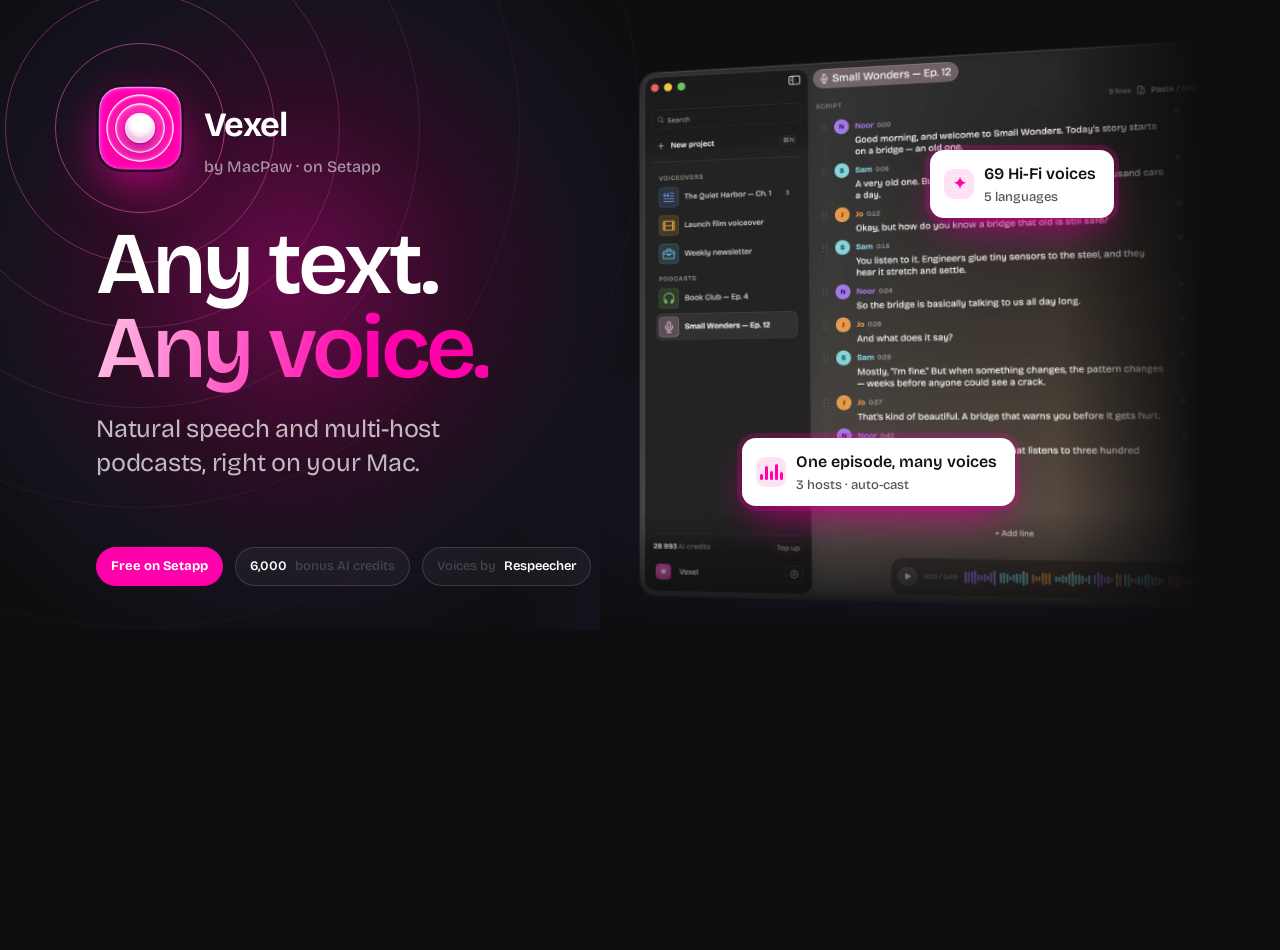
==== og-source.html @ e18c50c0 "feat: new Open Graph image (pulse rings, tilted app window, free on Setapp) Source is og-source.html" ====
<!doctype html>
<html><head><meta charset="utf-8">
<link rel="stylesheet" href="assets/styles.css">
<style>
  html, body { margin: 0; width: 1200px; height: 630px; overflow: hidden; background: #0E0E10; }
  body { position: relative; font-family: "Bricolage", sans-serif; color: #fff; }
  /* pulse rings radiating from the icon */
  .rings { position: absolute; left: 140px; top: 128px; width: 0; height: 0; }
  .rings i { position: absolute; border-radius: 50%; border: 1.5px solid rgba(255,90,200,var(--a)); transform: translate(-50%,-50%); left: 0; top: 0; width: var(--s); height: var(--s); }
  .glow { position: absolute; left: -260px; top: -260px; width: 820px; height: 820px; border-radius: 50%;
    background: radial-gradient(closest-side, rgba(255,0,170,.38), rgba(255,0,170,.12) 45%, rgba(154,91,255,.06) 70%, transparent 100%); }
  .glow2 { position: absolute; right: -200px; bottom: -320px; width: 900px; height: 700px; border-radius: 50%;
    background: radial-gradient(closest-side, rgba(154,91,255,.22), transparent 100%); }
  .icon { position: absolute; left: 96px; top: 84px; width: 88px; height: 88px; border-radius: 26px; box-shadow: 0 18px 50px -10px rgba(255,0,170,.8); }
  .copy { position: absolute; left: 96px; top: 222px; width: 560px; }
  h1 { margin: 0; font-weight: 600; font-size: 88px; line-height: .96; letter-spacing: -.045em; }
  h1 em { font-style: normal; background: linear-gradient(100deg, #FFC2E6, #FF00AA 70%); -webkit-background-clip: text; background-clip: text; color: transparent; }
  .sub { margin-top: 22px; font-size: 25px; line-height: 1.35; color: rgba(255,255,255,.72); letter-spacing: -.01em; }
  .meta { position: absolute; left: 96px; bottom: 44px; display: flex; gap: 12px; align-items: center; font-size: 17px; color: rgba(255,255,255,.66); }
  .meta b { color: #fff; font-weight: 600; }
  .chip { padding: 8px 14px; border-radius: 999px; border: 1px solid rgba(255,255,255,.14); background: rgba(255,255,255,.04); }
  .chip--pink { background: #FF00AA; border-color: #FF00AA; color: #fff; font-weight: 700; }
  .wordmark { position: absolute; left: 204px; top: 98px; font-size: 34px; font-weight: 700; letter-spacing: -.02em; }
  .wordmark small { display: block; font-size: 16px; font-weight: 500; color: rgba(255,255,255,.55); letter-spacing: 0; margin-top: 2px; }
  /* tilted app window on the right */
  .shot { position: absolute; left: 640px; top: 70px; width: 760px; transform: perspective(1600px) rotateY(-14deg) rotateX(4deg) rotate(-1deg); transform-origin: left center; }
  .shot img { width: 100%; border-radius: 16px; display: block; box-shadow: 0 40px 90px -20px rgba(0,0,0,.8), 0 0 0 1px rgba(255,255,255,.1); }
  .frame { position: absolute; inset: -9px; border-radius: 22px; padding: 1px; background: linear-gradient(180deg, rgba(255,120,210,.95), rgba(255,0,170,.3) 20%, rgba(255,255,255,.06) 60%, transparent);
    -webkit-mask: linear-gradient(#000 0 0) content-box, linear-gradient(#000 0 0); -webkit-mask-composite: xor; mask-composite: exclude; }
  .pill { position: absolute; display: inline-flex; align-items: center; gap: 10px; padding: 11px 18px 11px 14px; border-radius: 14px; background: #fff; color: #141416;
    font-size: 16px; font-weight: 600; box-shadow: 0 0 0 5px rgba(255,0,170,.2), 0 18px 40px -12px rgba(255,0,170,.7), 0 10px 24px -10px rgba(0,0,0,.6); white-space: nowrap; }
  .pill small { display: block; font-weight: 500; font-size: 13px; color: #55555d; }
  .pill .dot { width: 30px; height: 30px; border-radius: 9px; display: grid; place-items: center; background: #FFE3F4; color: #FF00AA; font-size: 16px; }
  .eq { display: inline-flex; align-items: flex-end; gap: 2px; height: 16px; }
  .eq i { width: 3px; background: #FF00AA; border-radius: 2px; }
  .fade { position: absolute; right: 0; top: 0; bottom: 0; width: 140px; background: linear-gradient(90deg, transparent, #0E0E10); }
  .fadeb { position: absolute; left: 600px; right: 0; bottom: 0; height: 120px; background: linear-gradient(transparent, #0E0E10); }
</style></head>
<body>
  <div class="glow2"></div>
  <div class="rings"><div class="glow"></div>
    <i style="--s:170px;--a:.55"></i><i style="--s:270px;--a:.38"></i><i style="--s:400px;--a:.24"></i><i style="--s:560px;--a:.14"></i><i style="--s:760px;--a:.08"></i><i style="--s:1000px;--a:.05"></i>
  </div>
  <div class="shot"><div class="frame"></div><img src="assets/shots/hero-podcast-1800.webp" alt=""></div>
  <div class="fade"></div><div class="fadeb"></div>
  <span class="pill" style="left:742px; top:438px"><span class="dot"><span class="eq"><i style="height:40%"></i><i style="height:90%"></i><i style="height:60%"></i><i style="height:100%"></i><i style="height:50%"></i></span></span><span>One episode, many voices<small>3 hosts · auto-cast</small></span></span>
  <span class="pill" style="left:930px; top:150px"><span class="dot">✦</span><span>69 Hi-Fi voices<small>5 languages</small></span></span>
  <img class="icon" src="assets/img/app-icon-256.png" alt="">
  <div class="wordmark">Vexel<small>by MacPaw · on Setapp</small></div>
  <div class="copy">
    <h1>Any text.<br><em>Any voice.</em></h1>
    <p class="sub">Natural speech and multi-host<br>podcasts, right on your Mac.</p>
  </div>
  <div class="meta"><span class="chip chip--pink">Free on Setapp</span><span class="chip"><b>6,000</b> bonus AI credits</span><span class="chip">Voices by <b>Respeecher</b></span></div>
</body></html>
---- assets/styles.css ----
/* ==========================================================================
   Vexel landing — tokens → base → components → sections
   ========================================================================== */

/* ---------- Fonts (self-hosted, Latin subset) ---------- */
@font-face { font-family: "Bricolage"; src: url("fonts/bricolage-light.woff2") format("woff2"); font-weight: 300; font-display: swap; }
@font-face { font-family: "Bricolage"; src: url("fonts/bricolage-regular.woff2") format("woff2"); font-weight: 400; font-display: swap; }
@font-face { font-family: "Bricolage"; src: url("fonts/bricolage-medium.woff2") format("woff2"); font-weight: 500; font-display: swap; }
@font-face { font-family: "Bricolage"; src: url("fonts/bricolage-semibold.woff2") format("woff2"); font-weight: 600; font-display: swap; }
@font-face { font-family: "Bricolage"; src: url("fonts/bricolage-bold.woff2") format("woff2"); font-weight: 700; font-display: swap; }
/* Metric-matched fallback so the swap causes no layout shift */
@font-face { font-family: "Bricolage Fallback"; src: local("Arial"), local("Helvetica Neue"), local("Helvetica"); size-adjust: 101%; ascent-override: 92%; descent-override: 26%; line-gap-override: 0%; }

/* ---------- Tokens ---------- */
:root {
  color-scheme: dark;

  /* Brand */
  --brand: #FF00AA;            /* decorative only: orb, icon, highlights */
  --brand-soft: rgba(255, 0, 170, .14);
  --violet: #9A5BFF;
  --amber: #FAA333;
  --green: #4DC76B;

  /* Speaker palette (podcast timeline) */
  --spk-1: #FF00AA;
  --spk-2: #3CC6B0;
  --spk-3: #F5A524;
  --spk-4: #6F8CFF;

  /* Page — dark (default) */
  --bg: #121214;
  --bg-2: #18181B;
  --bg-grad: radial-gradient(1200px 600px at 50% -10%, #2C2D33 0%, rgba(18,18,20,0) 70%);
  --surface-1: rgba(255,255,255,.045);
  --surface-2: rgba(255,255,255,.07);
  --surface-3: rgba(255,255,255,.10);
  --surface-4: rgba(255,255,255,.13);
  --line-1: rgba(255,255,255,.08);
  --line-2: rgba(255,255,255,.13);
  --line-3: rgba(255,255,255,.2);
  --text-1: rgba(255,255,255,.96);
  --text-2: rgba(255,255,255,.74);
  --text-3: rgba(255,255,255,.6);
  --accent-text: #FF00AA;      /* AA on dark */
  --accent-bg: #FF00AA;        /* white text passes AA */
  --accent-bg-hover: #E21E89;
  --on-accent: #FFFFFF;
  --focus: #FF7AC0;
  --nav-bg: rgba(18,18,20,.72);
  --shadow-1: 0 1px 2px rgba(0,0,0,.4);
  --shadow-2: 0 10px 30px -12px rgba(0,0,0,.6);
  --shadow-3: 0 40px 120px -30px rgba(0,0,0,.8), 0 0 0 1px rgba(255,255,255,.06);

  /* App mockup surfaces — always dark, like the product */
  --app-bg: #1A1A1C;
  --app-grad: linear-gradient(160deg, #464750 0%, #2C2D30 55%, #1E1E21 100%);
  --app-g1: rgba(255,255,255,.045);
  --app-g2: rgba(255,255,255,.075);
  --app-g3: rgba(255,255,255,.10);
  --app-line: rgba(255,255,255,.09);
  --app-line-2: rgba(255,255,255,.16);
  --app-t1: rgba(255,255,255,.96);
  --app-t2: rgba(255,255,255,.72);
  --app-t3: rgba(255,255,255,.5);

  /* Type */
  --font: "Bricolage", "Bricolage Fallback", ui-sans-serif, system-ui, -apple-system, "Segoe UI", sans-serif;
  --mono: ui-monospace, "SF Mono", SFMono-Regular, Menlo, Consolas, monospace;
  --fs-xs: .8125rem;
  --fs-sm: .9375rem;
  --fs-base: clamp(1rem, .97rem + .15vw, 1.0625rem);
  --fs-lg: clamp(1.0625rem, 1rem + .35vw, 1.3125rem);
  --fs-h4: clamp(1.125rem, 1.06rem + .3vw, 1.25rem);
  --fs-h3: clamp(1.3rem, 1.15rem + .7vw, 1.75rem);
  --fs-h2: clamp(2rem, 1.45rem + 2.4vw, 3.5rem);
  --fs-display: clamp(2.9rem, 1.6rem + 5.6vw, 6.5rem);
  --lh-tight: 1.02;
  --lh-snug: 1.18;
  --lh-body: 1.6;
  --tracking-tight: -.035em;

  /* Space */
  --s-1: 4px; --s-2: 8px; --s-3: 12px; --s-4: 16px; --s-5: 24px;
  --s-6: 32px; --s-7: 48px; --s-8: 64px; --s-9: 96px;
  --gutter: clamp(16px, 4vw, 40px);
  --section-y: clamp(72px, 5vw + 48px, 132px);
  --max: 1200px;
  --max-wide: 1320px;
  --measure: 62ch;

  /* Radius */
  --r-1: 8px; --r-2: 12px; --r-3: 18px; --r-4: 26px; --r-pill: 999px;

  /* Motion */
  --ease: cubic-bezier(.2, .7, .2, 1);
  --dur-1: 160ms; --dur-2: 280ms; --dur-3: 700ms;
}

/* Light theme — system preference (unless forced dark) or manual toggle */
@media (prefers-color-scheme: light) {
  :root:not([data-theme="dark"]) {
    color-scheme: light;
    --bg: #F6F5F7;
    --bg-2: #FFFFFF;
    --bg-grad: radial-gradient(1200px 600px at 50% -10%, #E9E7EE 0%, rgba(246,245,247,0) 70%);
    --surface-1: rgba(20,20,26,.03);
    --surface-2: rgba(20,20,26,.05);
    --surface-3: rgba(20,20,26,.075);
    --surface-4: rgba(20,20,26,.1);
    --line-1: rgba(20,20,26,.08);
    --line-2: rgba(20,20,26,.12);
    --line-3: rgba(20,20,26,.2);
    --text-1: #131316;
    --text-2: #45454D;
    --text-3: #62626B;
    --accent-text: #FF00AA;
    --accent-bg: #FF00AA;
    --accent-bg-hover: #FF1AB5;
    --focus: #FF00AA;
    --nav-bg: rgba(246,245,247,.78);
    --shadow-1: 0 1px 2px rgba(20,20,26,.08);
    --shadow-2: 0 12px 30px -14px rgba(20,20,26,.25);
    --shadow-3: 0 40px 100px -30px rgba(20,20,40,.35), 0 0 0 1px rgba(20,20,26,.08);
  }
}
:root[data-theme="light"] {
  color-scheme: light;
  --bg: #F6F5F7;
  --bg-2: #FFFFFF;
  --bg-grad: radial-gradient(1200px 600px at 50% -10%, #E9E7EE 0%, rgba(246,245,247,0) 70%);
  --surface-1: rgba(20,20,26,.03);
  --surface-2: rgba(20,20,26,.05);
  --surface-3: rgba(20,20,26,.075);
  --surface-4: rgba(20,20,26,.1);
  --line-1: rgba(20,20,26,.08);
  --line-2: rgba(20,20,26,.12);
  --line-3: rgba(20,20,26,.2);
  --text-1: #131316;
  --text-2: #45454D;
  --text-3: #62626B;
  --accent-text: #FF00AA;
  --accent-bg: #FF00AA;
  --accent-bg-hover: #FF1AB5;
  --focus: #FF00AA;
  --nav-bg: rgba(246,245,247,.78);
  --shadow-1: 0 1px 2px rgba(20,20,26,.08);
  --shadow-2: 0 12px 30px -14px rgba(20,20,26,.25);
  --shadow-3: 0 40px 100px -30px rgba(20,20,40,.35), 0 0 0 1px rgba(20,20,26,.08);
}

/* ---------- Base ---------- */
*, *::before, *::after { box-sizing: border-box; }
html { -webkit-text-size-adjust: 100%; text-size-adjust: 100%; scroll-behavior: smooth; scroll-padding-top: 88px; }
body {
  margin: 0;
  background: var(--bg-grad), var(--bg);
  background-repeat: no-repeat;
  color: var(--text-1);
  font-family: var(--font);
  font-size: var(--fs-base);
  line-height: var(--lh-body);
  -webkit-font-smoothing: antialiased;
  -moz-osx-font-smoothing: grayscale;
  overflow-x: clip;
  text-rendering: optimizeLegibility;
}
img, svg { display: block; max-width: 100%; }
img { height: auto; }
a { color: inherit; text-decoration: none; }
button { font: inherit; color: inherit; }
h1, h2, h3, h4, p, ul, ol, figure, blockquote, dl, dd { margin: 0; }
ul[role="list"], ol[role="list"] { list-style: none; padding: 0; }
:focus-visible { outline: 2px solid var(--focus); outline-offset: 3px; border-radius: 6px; }
::selection { background: rgba(255,0,170,.35); color: inherit; }
kbd {
  font-family: var(--font); font-size: .82em; font-weight: 500;
  display: inline-flex; align-items: center; justify-content: center;
  min-width: 1.9em; height: 1.9em; padding: 0 .45em;
  border-radius: 6px; border: 1px solid var(--line-2);
  background: var(--surface-2); box-shadow: inset 0 -1px 0 var(--line-2);
  color: var(--text-1);
}
.sr-only { position: absolute !important; width: 1px; height: 1px; padding: 0; margin: -1px; overflow: hidden; clip: rect(0 0 0 0); white-space: nowrap; border: 0; }
.skip-link {
  position: fixed; left: 16px; top: -60px; z-index: 100;
  background: var(--accent-bg); color: var(--on-accent);
  padding: 12px 18px; border-radius: var(--r-2); font-weight: 600;
  transition: top var(--dur-1) var(--ease);
}
.skip-link:focus { top: 16px; }

/* ---------- Layout primitives ---------- */
.container { width: 100%; max-width: calc(var(--max) + var(--gutter) * 2); margin-inline: auto; padding-inline: var(--gutter); }
.section { padding-block: var(--section-y); position: relative; }
.section--tight { padding-block: calc(var(--section-y) * .6); }
.section--band { background: var(--bg-2); border-block: 1px solid var(--line-1); }
.section-head { max-width: 760px; margin-bottom: clamp(40px, 5vw, 72px); }
.section-head--center { margin-inline: auto; text-align: center; }
.eyebrow {
  display: inline-flex; align-items: center; gap: 10px;
  font-size: var(--fs-xs); font-weight: 600; letter-spacing: .08em; text-transform: uppercase;
  color: var(--text-3); margin-bottom: var(--s-4);
}
.eyebrow::before { content: ""; width: 18px; height: 1px; background: currentColor; opacity: .7; }
.section-head--center .eyebrow::before { display: none; }
.h2 { font-size: var(--fs-h2); line-height: 1.06; letter-spacing: var(--tracking-tight); font-weight: 600; text-wrap: balance; }
.h3 { font-size: var(--fs-h3); line-height: var(--lh-snug); letter-spacing: -.02em; font-weight: 600; text-wrap: balance; }
.h4 { font-size: var(--fs-h4); line-height: 1.3; letter-spacing: -.01em; font-weight: 600; }
.lead { font-size: var(--fs-lg); color: var(--text-2); line-height: 1.5; max-width: var(--measure); font-weight: 400; text-wrap: pretty; }
.section-head .lead { margin-top: var(--s-5); }
.section-head--center .lead { margin-inline: auto; }
.muted { color: var(--text-2); }
.accent { color: var(--accent-text); }

/* ---------- Buttons ---------- */
.btn {
  --btn-h: 48px;
  display: inline-flex; align-items: center; justify-content: center; gap: 10px;
  min-height: var(--btn-h); padding: 0 22px;
  border-radius: var(--r-pill); border: 1px solid transparent;
  font-size: var(--fs-sm); font-weight: 600; letter-spacing: -.005em; white-space: nowrap;
  cursor: pointer;
  transition: background-color var(--dur-1) var(--ease), border-color var(--dur-1) var(--ease), transform var(--dur-1) var(--ease), box-shadow var(--dur-2) var(--ease);
}
.btn svg { width: 18px; height: 18px; flex: none; }
.btn--primary { background: var(--accent-bg); color: var(--on-accent); box-shadow: 0 8px 24px -10px rgba(255,0,170,.6), inset 0 1px 0 rgba(255,255,255,.22); }
.btn--primary:hover { background: var(--accent-bg-hover); transform: translateY(-1px); }
.btn--ghost { background: var(--surface-2); border-color: var(--line-2); color: var(--text-1); }
.btn--ghost:hover { background: var(--surface-3); border-color: var(--line-3); }
.btn--sm { --btn-h: 44px; padding: 0 18px; }
.btn--lg { --btn-h: 56px; padding: 0 28px; font-size: 1rem; }
.btn:active { transform: translateY(0); }

.chip {
  display: inline-flex; align-items: center; gap: 8px;
  min-height: 32px; padding: 4px 12px;
  border-radius: var(--r-pill); border: 1px solid var(--line-2); background: var(--surface-1);
  font-size: var(--fs-xs); font-weight: 500; color: var(--text-2);
}
.chip svg { width: 14px; height: 14px; }
.chip--dot::before { content: ""; width: 6px; height: 6px; border-radius: 50%; background: var(--green); box-shadow: 0 0 0 3px rgba(77,199,107,.18); }

.icon-btn {
  display: inline-grid; place-items: center; width: 44px; height: 44px;
  border-radius: var(--r-pill); border: 1px solid var(--line-2); background: var(--surface-1);
  cursor: pointer; transition: background-color var(--dur-1) var(--ease);
}
.icon-btn:hover { background: var(--surface-3); }
.icon-btn svg { width: 18px; height: 18px; }

/* ---------- Nav ---------- */
.nav {
  position: sticky; top: env(safe-area-inset-top, 0px); z-index: 50;
  background: var(--nav-bg);
  -webkit-backdrop-filter: saturate(180%) blur(18px); backdrop-filter: saturate(180%) blur(18px);
  border-bottom: 1px solid transparent;
  transition: border-color var(--dur-2) var(--ease);
}
.nav.is-scrolled { border-bottom-color: var(--line-1); }
.nav__inner { display: flex; align-items: center; gap: var(--s-5); height: 68px; }
.brand { display: inline-flex; align-items: center; gap: 10px; font-weight: 700; font-size: 1.1875rem; letter-spacing: -.02em; min-height: 44px; }
.brand img { width: 30px; height: 30px; border-radius: 8px; }
.brand small { font-weight: 500; font-size: .75rem; color: var(--text-3); letter-spacing: 0; margin-left: 2px; }
.nav__links { display: none; gap: 4px; margin-left: var(--s-4); }
.nav__links a {
  display: inline-flex; align-items: center; min-height: 44px; padding: 0 12px;
  font-size: var(--fs-sm); color: var(--text-2); border-radius: var(--r-pill);
  transition: color var(--dur-1) var(--ease), background-color var(--dur-1) var(--ease);
}
.nav__links a:hover { color: var(--text-1); background: var(--surface-2); }
.nav__actions { margin-left: auto; display: flex; align-items: center; gap: 10px; }
.nav__cta { display: none; }
.nav__menu-btn { display: inline-grid; }
@media (min-width: 1024px) {
  .nav__links { display: flex; }
  .nav__cta { display: inline-flex; }
  .nav__menu-btn { display: none; }
}
@media (min-width: 560px) and (max-width: 1023.98px) { .nav__cta { display: inline-flex; } }

.theme-toggle .i-sun { display: none; }
:root[data-theme="light"] .theme-toggle .i-sun { display: block; }
:root[data-theme="light"] .theme-toggle .i-moon { display: none; }
@media (prefers-color-scheme: light) {
  :root:not([data-theme="dark"]) .theme-toggle .i-sun { display: block; }
  :root:not([data-theme="dark"]) .theme-toggle .i-moon { display: none; }
}

/* Mobile menu (full screen) */
.menu {
  position: fixed; inset: 0; z-index: 60;
  background: var(--bg);
  display: flex; flex-direction: column;
  padding: 0 var(--gutter) max(24px, env(safe-area-inset-bottom));
  opacity: 0; visibility: hidden; transform: translateY(-8px);
  transition: opacity var(--dur-2) var(--ease), transform var(--dur-2) var(--ease), visibility 0s linear var(--dur-2);
}
.menu.is-open { opacity: 1; visibility: visible; transform: none; transition-delay: 0s; }
.menu__top { display: flex; align-items: center; justify-content: space-between; height: 68px; }
.menu__links { display: flex; flex-direction: column; margin-top: var(--s-6); }
.menu__links a {
  display: flex; align-items: center; justify-content: space-between; min-height: 64px;
  font-size: clamp(1.75rem, 6vw, 2.5rem); font-weight: 600; letter-spacing: -.03em;
  border-bottom: 1px solid var(--line-1);
}
.menu__links a span { font-size: var(--fs-sm); font-weight: 500; color: var(--text-3); letter-spacing: 0; }
.menu__foot { margin-top: auto; display: grid; gap: var(--s-4); }
.menu__foot .btn { width: 100%; }
.menu__foot p { font-size: var(--fs-xs); color: var(--text-3); text-align: center; }
body.menu-open { overflow: hidden; }

/* ---------- Orb (signature visual) ---------- */
.orb {
  --size: 520px;
  position: absolute; width: var(--size); aspect-ratio: 1; border-radius: 50%;
  pointer-events: none; z-index: 0;
  background:
    radial-gradient(circle at 50% 50%, rgba(255,255,255,.9) 0 6%, rgba(255,210,236,.55) 12%, rgba(255,0,170,.55) 30%, rgba(154,91,255,.22) 52%, rgba(154,91,255,0) 70%);
  filter: blur(8px);
  animation: orb-breathe 7s var(--ease) infinite;
}
.orb::before, .orb::after {
  content: ""; position: absolute; inset: 14%; border-radius: 50%;
  border: 1.5px solid rgba(255,255,255,.35);
  animation: orb-ring 7s var(--ease) infinite;
}
.orb::after { inset: 26%; border-color: rgba(255,255,255,.28); animation-delay: -3.5s; }
@keyframes orb-breathe { 0%,100% { transform: scale(.94); opacity: .85; } 50% { transform: scale(1.04); opacity: 1; } }
@keyframes orb-ring { 0% { transform: scale(.9); opacity: 0; } 30% { opacity: .9; } 100% { transform: scale(1.35); opacity: 0; } }
:root[data-theme="light"] .orb { opacity: .8; }

/* ---------- Hero ---------- */
.hero { position: relative; padding-top: clamp(48px, 7vw, 104px); padding-bottom: clamp(56px, 7vw, 112px); overflow: clip; }
.hero__copy { position: relative; z-index: 2; text-align: center; max-width: 1120px; margin-inline: auto; }
.hero__badge { margin-bottom: var(--s-5); }
.hero__badge a { display: inline-flex; align-items: center; gap: 10px; min-height: 36px; padding: 4px 6px 4px 14px; border-radius: var(--r-pill); border: 1px solid var(--line-2); background: var(--surface-1); font-size: var(--fs-xs); color: var(--text-2); transition: border-color var(--dur-1) var(--ease); }
.hero__badge a:hover { border-color: var(--line-3); }
.hero__badge b { font-weight: 600; color: var(--text-1); }
.hero__badge span { display: inline-flex; align-items: center; padding: 3px 10px; border-radius: var(--r-pill); background: var(--brand-soft); color: var(--accent-text); font-weight: 600; }
.hero h1 { font-size: var(--fs-display); line-height: var(--lh-tight); letter-spacing: -.045em; font-weight: 600; text-wrap: balance; }
.hero h1 em { font-style: normal; background: linear-gradient(100deg, var(--text-1) 0%, var(--text-1) 35%, var(--accent-text) 100%); -webkit-background-clip: text; background-clip: text; color: transparent; }
.hero__sub { margin: var(--s-5) auto 0; max-width: 40rem; font-size: var(--fs-lg); color: var(--text-2); line-height: 1.5; text-wrap: pretty; }
.hero__ctas { display: flex; flex-direction: column; gap: 12px; margin-top: var(--s-6); }
.hero__ctas .btn { width: 100%; }
@media (min-width: 560px) {
  .hero__ctas { flex-direction: row; justify-content: center; }
  .hero__ctas .btn { width: auto; }
}
.trust-row { display: flex; flex-wrap: wrap; justify-content: center; gap: 8px 18px; margin-top: var(--s-5); font-size: var(--fs-xs); color: var(--text-3); }
.trust-row li { display: inline-flex; align-items: center; gap: 8px; }
.trust-row svg { width: 15px; height: 15px; color: var(--text-2); }

.hero__visual { position: relative; z-index: 1; margin-top: clamp(48px, 6vw, 88px); }
.hero__visual .orb { --size: min(900px, 130vw); left: 50%; top: -18%; translate: -50% 0; opacity: .75; }
.hero__visual .container { max-width: calc(var(--max) + var(--gutter) * 2); }
@media (min-width: 1536px) { .hero__visual .container { max-width: calc(var(--max-wide) + var(--gutter) * 2); } }

/* ---------- Shared app atoms (used by mini mockups) ---------- */
.w-pill { display: inline-flex; align-items: center; gap: 6px; padding: 5px 10px; border-radius: 999px; background: var(--app-g2); border: 1px solid var(--app-line); font-size: 12px; color: var(--app-t2); white-space: nowrap; }
.w-pill--ai { background: rgba(255,0,170,.14); border-color: rgba(255,0,170,.35); color: #FFC2E1; }
.w-pill svg { width: 13px; height: 13px; }
.avatar { width: 28px; height: 28px; border-radius: 50%; display: grid; place-items: center; font-size: 11px; font-weight: 700; color: #141416; }
.hifi { margin-left: auto; font-size: 9.5px; font-weight: 700; letter-spacing: .04em; padding: 2px 6px; border-radius: 5px; background: rgba(255,0,170,.18); color: #FFB3D9; flex: none; }
.seg { display: grid; grid-template-columns: repeat(3, 1fr); gap: 2px; padding: 3px; border-radius: 9px; background: var(--app-g1); border: 1px solid var(--app-line); margin-top: 16px; }
.seg span { text-align: center; padding: 5px 0; border-radius: 7px; font-size: 11px; color: var(--app-t3); }
.seg span.is-on { background: var(--app-g3); color: var(--app-t1); font-weight: 600; }

/* ---------- Trust strip ---------- */
.trust-strip { border-block: 1px solid var(--line-1); }
.trust-strip ul { display: flex; flex-wrap: wrap; justify-content: center; align-items: center; gap: 14px 40px; padding-block: 28px; }
.trust-strip li { display: inline-flex; align-items: center; gap: 10px; color: var(--text-2); font-size: var(--fs-sm); font-weight: 500; }
.trust-strip li b { color: var(--text-1); font-weight: 700; letter-spacing: -.01em; }
.trust-strip svg { width: 18px; height: 18px; color: var(--text-3); }
.trust-strip .sep { width: 4px; height: 4px; border-radius: 50%; background: var(--line-3); }
@media (max-width: 559.98px) { .trust-strip .sep { display: none; } .trust-strip ul { flex-direction: column; gap: 10px; } }

/* ---------- Cards ---------- */
.grid-3 { display: grid; gap: var(--s-4); grid-template-columns: 1fr; }
@media (min-width: 768px) { .grid-3 { grid-template-columns: repeat(2, 1fr); gap: var(--s-5); } .grid-3 > :last-child:nth-child(odd) { grid-column: 1 / -1; } }
@media (min-width: 1024px) { .grid-3 { grid-template-columns: repeat(3, 1fr); } .grid-3 > :last-child:nth-child(odd) { grid-column: auto; } }
.card {
  position: relative; padding: clamp(24px, 3vw, 36px); border-radius: var(--r-4);
  background: var(--surface-1); border: 1px solid var(--line-1);
  transition: border-color var(--dur-2) var(--ease), background-color var(--dur-2) var(--ease), transform var(--dur-2) var(--ease);
}
.card:hover { border-color: var(--line-2); background: var(--surface-2); }
.card__icon { width: 44px; height: 44px; border-radius: 12px; display: grid; place-items: center; background: var(--surface-2); border: 1px solid var(--line-2); margin-bottom: var(--s-5); color: var(--accent-text); }
.card__icon svg { width: 22px; height: 22px; }
.card h3 { margin-bottom: var(--s-3); }
.card p { color: var(--text-2); }
.card__foot { margin-top: var(--s-5); padding-top: var(--s-4); border-top: 1px solid var(--line-1); font-size: var(--fs-xs); color: var(--text-3); display: flex; gap: 8px; align-items: center; }

/* ---------- Feature story ---------- */
.story { display: grid; gap: clamp(80px, 8vw, 128px); }
.chapter { display: grid; gap: clamp(32px, 4vw, 64px); align-items: center; }
@media (min-width: 1024px) {
  .chapter { grid-template-columns: 5fr 7fr; }
  .chapter:nth-child(even) { grid-template-columns: 7fr 5fr; }
  .chapter:nth-child(even) .chapter__copy { order: 2; }
}
.chapter__kicker { font-size: var(--fs-xs); font-weight: 600; letter-spacing: .08em; text-transform: uppercase; color: var(--accent-text); margin-bottom: var(--s-3); }
.chapter__copy .lead { margin-top: var(--s-4); }
.checks { display: grid; gap: 12px; margin-top: var(--s-6); }
.checks > li { display: grid; grid-template-columns: 22px 1fr; gap: 12px; color: var(--text-2); font-size: var(--fs-sm); }
.checks > li > svg { width: 20px; height: 20px; color: var(--accent-text); margin-top: 2px; }
.detail { display: inline-block; line-height: 2; margin-top: var(--s-6); padding: 12px 16px; border-radius: var(--r-2); border: 1px dashed var(--line-3); font-size: var(--fs-sm); color: var(--text-2); }
.detail b { color: var(--text-1); font-weight: 600; }

.stage {
  position: relative; border-radius: var(--r-4); padding: clamp(16px, 3vw, 40px);
  background: var(--surface-1); border: 1px solid var(--line-1); overflow: hidden;
  container-type: inline-size;
}
.stage::before { content: ""; position: absolute; inset: auto -20% -60% -20%; height: 90%; background: radial-gradient(closest-side, rgba(255,0,170,.18), transparent); pointer-events: none; }
.panel { position: relative; border-radius: 16px; background: var(--app-grad); color: var(--app-t1); font-size: 13px; line-height: 1.4; box-shadow: var(--shadow-2), 0 0 0 1px rgba(255,255,255,.08); padding: 16px; }

/* Waveform bars (generated) */
.wave { display: flex; align-items: center; gap: 2px; height: 100%; }
.wave i { flex: 1 1 0; min-width: 0; border-radius: 2px; background: currentColor; opacity: .8; }
.fmt { display: inline-flex; align-items: center; gap: 8px; padding: 8px 12px; border-radius: 10px; background: var(--app-g2); border: 1px solid var(--app-line); font-size: 12px; font-weight: 600; }

/* Terminal */
.term { font-family: var(--mono); font-size: 12.5px; line-height: 1.7; background: #0D0D10; border-radius: 14px; box-shadow: var(--shadow-2), 0 0 0 1px rgba(255,255,255,.08); overflow: hidden; color: #E7E7EC; }
.term__bar { display: flex; align-items: center; gap: 12px; padding: 10px 14px; border-bottom: 1px solid rgba(255,255,255,.08); font-family: var(--font); font-size: 12px; color: rgba(255,255,255,.5); }
.term__bar .lights i { width: 10px; height: 10px; }
.term pre { margin: 0; padding: 16px; overflow-x: auto; white-space: pre; tab-size: 2; }
.term .p { color: #FF7AC0; } .term .c { color: rgba(255,255,255,.45); } .term .ok { color: #7EE29A; } .term .k { color: #9FC2FF; }
.mcp-tools { display: flex; flex-wrap: wrap; gap: 8px; margin-top: 14px; }
.mcp-tools code { font-family: var(--mono); font-size: 12px; padding: 6px 10px; border-radius: 8px; background: var(--surface-2); border: 1px solid var(--line-2); color: var(--text-1); }

/* ---------- Listen and compare ---------- */
.listen { border-radius: var(--r-4); border: 1px solid var(--line-2); background: var(--surface-1); padding: clamp(16px, 3vw, 32px); box-shadow: var(--shadow-2); }
.listen__bar { display: flex; flex-wrap: wrap; align-items: center; justify-content: space-between; gap: 12px 20px; margin-bottom: var(--s-5); }
.listen__note { font-size: var(--fs-xs); color: var(--text-3); }
.ltabs { display: flex; flex-wrap: wrap; gap: 6px; padding: 4px; border-radius: var(--r-pill); background: var(--surface-2); border: 1px solid var(--line-1); }
.ltabs button { min-height: 40px; padding: 0 16px; border: 0; border-radius: var(--r-pill); background: transparent; color: var(--text-2); font: 500 var(--fs-sm) var(--font); cursor: pointer; transition: background-color var(--dur-1) var(--ease), color var(--dur-1) var(--ease); }
.ltabs button[lang="ar"] { font-family: -apple-system, "SF Arabic", "Geeza Pro", system-ui, sans-serif; }
.ltabs button:hover { color: var(--text-1); }
.ltabs button[aria-selected="true"] { background: var(--text-1); color: var(--bg); }
.vgrid { display: grid; gap: 10px; grid-template-columns: 1fr; }
@media (min-width: 600px) { .vgrid { grid-template-columns: repeat(2, 1fr); } }
@media (min-width: 1024px) { .vgrid { grid-template-columns: repeat(4, 1fr); gap: 14px; } }
.vcard__btn {
  width: 100%; height: 100%; display: grid; grid-template-columns: 40px 1fr 44px; grid-template-areas: "av who play" "wave wave wave" "meta meta meta"; gap: 12px 12px; align-items: center;
  padding: 16px; border-radius: var(--r-3); border: 1px solid var(--line-2); background: var(--bg-2); color: var(--text-1); text-align: left; cursor: pointer;
  transition: border-color var(--dur-2) var(--ease), transform .45s var(--ease), box-shadow .45s var(--ease), background-color var(--dur-2) var(--ease);
}
.vcard__btn:hover { transform: translateY(-3px); border-color: var(--line-3); box-shadow: var(--shadow-2); }
.vcard.is-playing .vcard__btn { border-color: rgba(255,0,170,.6); box-shadow: 0 0 0 4px rgba(255,0,170,.14), 0 18px 40px -16px rgba(255,0,170,.55); }
.vcard__av { grid-area: av; width: 40px; height: 40px; border-radius: 50%; display: grid; place-items: center; font-weight: 700; color: #141416; }
.vcard__who { grid-area: who; min-width: 0; }
.vcard__who b { display: block; font-size: var(--fs-sm); font-weight: 600; white-space: nowrap; overflow: hidden; text-overflow: ellipsis; }
.vcard__who small { display: block; font-size: var(--fs-xs); color: var(--text-3); white-space: nowrap; overflow: hidden; text-overflow: ellipsis; }
.vcard__play { grid-area: play; width: 44px; height: 44px; border-radius: 50%; display: grid; place-items: center; background: var(--accent-bg); color: #fff; box-shadow: 0 8px 20px -8px rgba(255,0,170,.7); transition: transform var(--dur-1) var(--ease); }
.vcard__btn:hover .vcard__play { transform: scale(1.06); }
.vcard__play svg { width: 16px; height: 16px; }
.vcard__play .i-pause { display: none; }
.vcard__btn[aria-pressed="true"] .vcard__play .i-play { display: none; }
.vcard__btn[aria-pressed="true"] .vcard__play .i-pause { display: block; }
.vcard__wave { grid-area: wave; height: 30px; color: var(--text-3); }
.vcard__wave .wave i { transition: background-color 120ms linear, opacity 120ms linear; }
.vcard__wave .wave i.lit { background: var(--accent-text); opacity: 1; }
.vcard.is-playing .vcard__wave .wave i { animation: breathe 1.2s ease-in-out infinite; animation-delay: calc(var(--i, 0) * -60ms); }
@keyframes breathe { 0%, 100% { transform: scaleY(1); } 50% { transform: scaleY(.7); } }
.vcard__meta { grid-area: meta; display: flex; align-items: center; gap: 8px; font-size: var(--fs-xs); color: var(--text-3); }
.vcard__style { padding: 3px 9px; border-radius: var(--r-pill); background: var(--surface-2); border: 1px solid var(--line-1); color: var(--text-2); }
.vcard__hifi { font-size: 10px; font-weight: 700; letter-spacing: .05em; padding: 3px 7px; border-radius: 6px; background: var(--brand-soft); color: var(--accent-text); }
.vcard__dur { margin-left: auto; font-variant-numeric: tabular-nums; }
@media (prefers-reduced-motion: reduce) { .vcard.is-playing .vcard__wave .wave i { animation: none; } }

/* ---------- Steps ---------- */
.steps { display: grid; gap: var(--s-4); counter-reset: step; }
@media (min-width: 768px) { .steps { grid-template-columns: repeat(3, 1fr); gap: var(--s-5); } }
.step { padding: clamp(24px, 3vw, 32px); border-radius: var(--r-4); border: 1px solid var(--line-1); background: var(--surface-1); display: flex; flex-direction: column; }
.step__n { display: inline-grid; place-items: center; width: 36px; height: 36px; border-radius: 50%; border: 1px solid var(--line-3); font-weight: 600; font-size: var(--fs-sm); margin-bottom: var(--s-5); }
.step h3 { margin-bottom: 8px; }
.step p { color: var(--text-2); }
.step__vis { margin-top: auto; padding-top: var(--s-5); }
.mini { border-radius: 14px; background: var(--app-grad); padding: 14px; color: var(--app-t1); font-size: 12px; box-shadow: 0 0 0 1px rgba(255,255,255,.08); display: grid; gap: 8px; min-height: 108px; align-content: center; }
.mini .row { display: flex; align-items: center; gap: 8px; }
.mini .bar { height: 8px; border-radius: 4px; background: var(--app-g3); }
.mini .wave { height: 30px; color: rgba(255,255,255,.7); }
@media (min-width: 768px) and (max-width: 1023.98px) { .steps { grid-template-columns: 1fr; } .step { display: grid; grid-template-columns: 1fr 1fr; column-gap: var(--s-6); } .step__vis { grid-column: 2; grid-row: 1 / span 3; padding-top: 0; align-self: center; } }

/* ---------- Comparison ---------- */
.compare { width: 100%; border-collapse: separate; border-spacing: 0; font-size: var(--fs-sm); }
.compare-wrap { border-radius: var(--r-4); border: 1px solid var(--line-2); overflow: hidden; background: var(--surface-1); }
.compare th, .compare td { padding: 16px clamp(12px, 2.4vw, 28px); text-align: left; vertical-align: middle; border-bottom: 1px solid var(--line-1); }
.compare tr:last-child th, .compare tr:last-child td { border-bottom: 0; }
.compare thead th { font-size: var(--fs-xs); font-weight: 600; letter-spacing: .06em; text-transform: uppercase; color: var(--text-3); padding-block: 18px; }
.compare thead th.vx { color: var(--text-1); }
.compare tbody th { font-weight: 500; color: var(--text-1); width: 40%; }
.compare td { color: var(--text-2); width: 30%; }
.compare .vx { background: var(--surface-2); }
.compare td.vx { color: var(--text-1); font-weight: 500; }
.mark { display: inline-flex; align-items: center; gap: 8px; }
.mark svg { width: 18px; height: 18px; flex: none; }
.mark--yes svg { color: var(--accent-text); }
.mark--no svg { color: var(--text-3); }
.vx-head { display: inline-flex; align-items: center; gap: 8px; }
.vx-head img { width: 20px; height: 20px; border-radius: 5px; }
@media (max-width: 559.98px) {
  .compare thead { display: none; }
  .compare, .compare tbody, .compare tr, .compare th, .compare td { display: block; width: 100%; }
  .compare tr { padding: 16px; border-bottom: 1px solid var(--line-1); display: grid; grid-template-columns: 1fr 1fr; gap: 8px; }
  .compare tr:last-child { border-bottom: 0; }
  .compare tbody th { grid-column: 1 / -1; padding: 0 0 4px; border: 0; }
  .compare td { padding: 10px 12px; border: 1px solid var(--line-1); border-radius: 10px; font-size: var(--fs-xs); }
  .compare td::before { content: attr(data-label); display: block; font-size: 11px; font-weight: 600; letter-spacing: .05em; text-transform: uppercase; color: var(--text-3); margin-bottom: 4px; }
  .compare .vx { background: var(--surface-2); }
}

/* ---------- Proof (placeholders) ---------- */
.proof { display: grid; gap: var(--s-4); }
@media (min-width: 768px) { .proof { grid-template-columns: repeat(2, 1fr); gap: var(--s-5); } }
@media (min-width: 1024px) { .proof { grid-template-columns: 1.3fr 1fr 1fr; } }
.proof-card { position: relative; padding: clamp(24px, 3vw, 36px); border-radius: var(--r-4); border: 1px dashed var(--line-3); background: var(--surface-1); display: flex; flex-direction: column; gap: var(--s-5); min-height: 280px; }
.proof-card:first-child { background: var(--surface-2); }
@media (min-width: 768px) and (max-width: 1023.98px) { .proof-card:first-child { grid-column: 1 / -1; } }
.proof-card__metric { font-size: clamp(2.75rem, 2rem + 3vw, 4.25rem); font-weight: 600; letter-spacing: -.05em; line-height: 1; }
.proof-card__metric small { display: block; font-size: var(--fs-sm); font-weight: 500; color: var(--text-3); letter-spacing: 0; margin-top: 10px; }
.proof-card blockquote { font-size: var(--fs-lg); line-height: 1.45; color: var(--text-2); }
.proof-card footer { margin-top: auto; display: flex; align-items: center; gap: 12px; font-size: var(--fs-sm); }
.proof-card footer .ph { width: 40px; height: 40px; border-radius: 50%; background: var(--surface-3); border: 1px dashed var(--line-3); }
.proof-card footer b { display: block; font-weight: 600; }
.proof-card footer span { color: var(--text-3); font-size: var(--fs-xs); }
.todo-tag { position: absolute; top: 16px; right: 16px; font-family: var(--mono); font-size: 10.5px; padding: 3px 8px; border-radius: 6px; background: rgba(250,163,51,.14); color: #B86B00; border: 1px solid rgba(250,163,51,.35); }
:root:not([data-theme="light"]) .todo-tag { color: var(--amber); }
@media (prefers-color-scheme: light) { :root:not([data-theme="dark"]) .todo-tag { color: #8A5000; } }
:root[data-theme="light"] .todo-tag { color: #8A5000; }

/* ---------- Get Vexel ---------- */
.get { display: grid; gap: var(--s-5); align-items: stretch; }
@media (min-width: 1024px) { .get { grid-template-columns: 1.25fr 1fr; } }
.get-card { position: relative; overflow: hidden; border-radius: var(--r-4); padding: clamp(28px, 4vw, 48px); background: var(--app-grad); color: var(--app-t1); box-shadow: var(--shadow-3); }
.get-card .orb { --size: 440px; right: -140px; top: -160px; opacity: .55; }
.get-card > :not(.orb) { position: relative; z-index: 1; }
.get-card__top { display: flex; align-items: center; gap: 16px; margin-bottom: var(--s-6); }
.get-card__top img { width: 64px; height: 64px; border-radius: 16px; box-shadow: 0 10px 30px -10px rgba(255,0,170,.7); }
.get-card__top b { display: block; font-size: 1.25rem; font-weight: 600; }
.get-card__top span { font-size: var(--fs-sm); color: var(--app-t2); }
.get-card h3 { font-size: var(--fs-h3); line-height: 1.15; letter-spacing: -.025em; font-weight: 600; max-width: 22ch; }
.get-card ul { display: grid; gap: 12px; margin: var(--s-6) 0; }
.get-card li { display: grid; grid-template-columns: 22px 1fr; gap: 12px; color: var(--app-t2); font-size: var(--fs-sm); }
.get-card li svg { width: 20px; height: 20px; color: #FF00AA; margin-top: 1px; }
.get-card li b { color: var(--app-t1); font-weight: 600; }
.get-card__cta { display: flex; flex-wrap: wrap; align-items: center; gap: 12px 20px; }
.get-card__cta .btn--primary { background: #fff; color: #141416; box-shadow: 0 10px 30px -10px rgba(255,255,255,.4); }
.get-card__cta .btn--primary:hover { background: #F1F1F4; }
.get-card__cta small { font-size: var(--fs-xs); color: var(--app-t3); }
@media (max-width: 559.98px) { .get-card__cta .btn { width: 100%; } }
.reqs { border-radius: var(--r-4); border: 1px solid var(--line-2); background: var(--surface-1); padding: clamp(24px, 3vw, 40px); }
.reqs h3 { margin-bottom: var(--s-5); }
.reqs dl { display: grid; gap: 0; }
.reqs dl > div { display: grid; grid-template-columns: 1fr 1.3fr; gap: 16px; padding: 14px 0; border-bottom: 1px solid var(--line-1); font-size: var(--fs-sm); }
.reqs dl > div:last-child { border-bottom: 0; }
.reqs dt { color: var(--text-3); }
.reqs dd { color: var(--text-1); font-weight: 500; }

/* ---------- FAQ ---------- */
.faq-layout { display: grid; gap: var(--s-7); }
@media (min-width: 1024px) { .faq-layout { grid-template-columns: 1fr 1.6fr; gap: var(--s-8); } .faq-layout .section-head { position: sticky; top: 110px; align-self: start; } }
.faq { border-top: 1px solid var(--line-2); }
.faq details { border-bottom: 1px solid var(--line-2); }
.faq summary {
  list-style: none; cursor: pointer; display: flex; align-items: center; justify-content: space-between; gap: 20px;
  min-height: 68px; padding: 18px 0; font-size: var(--fs-h4); font-weight: 500; letter-spacing: -.01em;
}
.faq summary::-webkit-details-marker { display: none; }
.faq summary:hover { color: var(--accent-text); }
.faq summary .plus { position: relative; width: 28px; height: 28px; flex: none; border-radius: 50%; border: 1px solid var(--line-2); }
.faq summary .plus::before, .faq summary .plus::after { content: ""; position: absolute; left: 50%; top: 50%; width: 11px; height: 1.5px; background: currentColor; translate: -50% -50%; transition: rotate var(--dur-2) var(--ease); }
.faq summary .plus::after { rotate: 90deg; }
.faq details[open] summary .plus::after { rotate: 0deg; }
.faq details > div { padding: 0 48px 24px 0; color: var(--text-2); max-width: 68ch; }
.faq details > div p + p { margin-top: 10px; }
@media (max-width: 559.98px) { .faq details > div { padding-right: 0; } }

/* ---------- Final CTA ---------- */
.final { position: relative; overflow: clip; text-align: center; padding-block: clamp(96px, 12vw, 200px); }
.final .orb { --size: min(720px, 120vw); left: 50%; top: 50%; translate: -50% -50%; opacity: .55; }
.final__inner { position: relative; z-index: 1; }
.final h2 { font-size: clamp(2.5rem, 1.5rem + 4.5vw, 5.5rem); line-height: 1; letter-spacing: -.045em; font-weight: 600; text-wrap: balance; }
.final p { margin: var(--s-5) auto 0; max-width: 34rem; font-size: var(--fs-lg); color: var(--text-2); }
.final .hero__ctas { margin-top: var(--s-7); }
.chips { display: flex; flex-wrap: wrap; justify-content: center; gap: 8px; margin-top: var(--s-6); }
.chips li { display: inline-flex; align-items: center; gap: 8px; min-height: 36px; padding: 0 14px; border-radius: var(--r-pill); background: var(--surface-2); border: 1px solid var(--line-2); font-size: var(--fs-xs); color: var(--text-2); -webkit-backdrop-filter: blur(10px); backdrop-filter: blur(10px); }
.chips svg { width: 14px; height: 14px; color: var(--accent-text); }

/* ---------- Footer ---------- */
.footer { border-top: 1px solid var(--line-1); padding-block: clamp(48px, 6vw, 80px) 32px; font-size: var(--fs-sm); }
.footer__grid { display: grid; gap: var(--s-6); grid-template-columns: 1fr 1fr; }
@media (min-width: 768px) { .footer__grid { grid-template-columns: 2fr repeat(2, 1fr); } }
.footer__brand { grid-column: 1 / -1; }
@media (min-width: 768px) { .footer__brand { grid-column: auto; } }
.footer__brand p { color: var(--text-3); margin-top: 12px; max-width: 30ch; }
.footer h3 { font-size: var(--fs-xs); font-weight: 600; letter-spacing: .06em; text-transform: uppercase; color: var(--text-3); margin-bottom: 12px; }
.footer ul a { display: inline-flex; align-items: center; min-height: 36px; color: var(--text-2); transition: color var(--dur-1) var(--ease); }
.footer ul a:hover { color: var(--text-1); }
.footer__bottom { display: flex; flex-wrap: wrap; align-items: center; justify-content: space-between; gap: 16px; margin-top: var(--s-7); padding-top: var(--s-5); border-top: 1px solid var(--line-1); color: var(--text-3); font-size: var(--fs-xs); }
.mac-badge { display: inline-flex; align-items: center; gap: 10px; padding: 8px 14px 8px 10px; border-radius: 10px; border: 1px solid var(--line-2); color: var(--text-1); }
.mac-badge svg { width: 18px; height: 18px; }
.mac-badge small { display: block; font-size: 10px; color: var(--text-3); line-height: 1.1; }
.mac-badge b { display: block; font-size: 13px; font-weight: 600; line-height: 1.2; }

/* ---------- Reveal on scroll ---------- */
.js .reveal { opacity: 0; transform: translateY(18px); transition: opacity var(--dur-3) var(--ease), transform var(--dur-3) var(--ease); }
.js .reveal.is-in { opacity: 1; transform: none; }

/* ---------- Wide screens ---------- */
@media (min-width: 1536px) {
  :root { --max: 1240px; }
}

/* ---------- Reduced motion ---------- */
@media (prefers-reduced-motion: reduce) {
  *, *::before, *::after { animation: none !important; transition-duration: 1ms !important; scroll-behavior: auto !important; }
  html { scroll-behavior: auto; }
  .js .reveal { opacity: 1; transform: none; }
}
:root.reduce-motion *, :root.reduce-motion *::before, :root.reduce-motion *::after { animation: none !important; transition-duration: 1ms !important; }
:root.reduce-motion .reveal { opacity: 1 !important; transform: none !important; }

/* Grid children must be allowed to shrink below their content width */
.chapter > *, .demo > *, .get > *, .faq-layout > *, .stage, .term { min-width: 0; }

[hidden] { display: none !important; }
.detail kbd { vertical-align: middle; }
.detail b { margin-inline: 4px; }
.chapter .h2 { font-size: clamp(1.9rem, 1.35rem + 2.2vw, 3.1rem); }
.orb--soft { background: radial-gradient(circle at 50% 50%, rgba(255,0,170,.42) 0%, rgba(255,0,170,.28) 28%, rgba(154,91,255,.18) 50%, rgba(154,91,255,0) 70%); }
.orb--soft::before, .orb--soft::after { border-color: rgba(255,255,255,.16); }
@media (max-width: 459.98px) {
  .hero__badge span { display: none; }
  .hero__badge a { padding-right: 14px; }
  .get-card .orb { --size: 300px; right: -120px; top: -120px; opacity: .4; }
}
.demo__wave { overflow: hidden; }
@media (max-width: 429.98px) { .demo__wave .wave { gap: 1px; } .demo__player { gap: 10px; padding-right: 12px; } }


/* ==========================================================================
   Iteration 2 — real screenshots + gentle motion
   ========================================================================== */

/* ---------- Screenshots ---------- */
.hero-shot { position: relative; z-index: 1; margin: 0; perspective: 1600px; }
.hero-shot__img {
  width: 100%; height: auto; border-radius: 22px;
  filter: drop-shadow(0 40px 80px rgba(0,0,0,.55)) drop-shadow(0 8px 20px rgba(0,0,0,.35));
}
:root[data-theme="light"] .hero-shot__img { filter: drop-shadow(0 40px 70px rgba(30,20,50,.28)) drop-shadow(0 8px 18px rgba(30,20,50,.18)); }
@media (prefers-color-scheme: light) { :root:not([data-theme="dark"]) .hero-shot__img { filter: drop-shadow(0 40px 70px rgba(30,20,50,.28)) drop-shadow(0 8px 18px rgba(30,20,50,.18)); } }

.shot { position: relative; border-radius: 16px; overflow: hidden; box-shadow: var(--shadow-2), 0 0 0 1px rgba(255,255,255,.08); background: #1E1E21; }
.shot img { width: 100%; height: auto; display: block; }
.stage--shot { padding: clamp(20px, 3.5vw, 48px); }
.stage--shot::after { content: ""; position: absolute; inset: 0; border-radius: inherit; background: radial-gradient(60% 50% at 70% 10%, rgba(154,91,255,.10), transparent 70%); pointer-events: none; }
.stage--shot > * { position: relative; z-index: 1; }

/* 04: takes + tune + trim */
.stage--pair { display: grid; grid-template-columns: 1fr 34%; grid-template-rows: auto auto; gap: 0; }
.stage--pair .shot--main { grid-column: 1 / 2; grid-row: 1; }
.stage--pair .shot--side { grid-column: 2; grid-row: 1; align-self: center; margin-left: -18%; z-index: 2; }
.stage--pair .shot--strip { grid-column: 1 / -1; grid-row: 2; width: 86%; justify-self: center; margin-top: -9%; z-index: 3; }
.js .stage--pair.reveal .shot--side { transform: translateX(14px); opacity: 0; transition: transform 1s var(--ease) .25s, opacity 1s var(--ease) .25s; }
.js .stage--pair.reveal .shot--strip { transform: translateY(16px); opacity: 0; transition: transform 1s var(--ease) .4s, opacity 1s var(--ease) .4s; }
.js .stage--pair.reveal.is-in .shot--side, .js .stage--pair.reveal.is-in .shot--strip { transform: none; opacity: 1; }

/* Final CTA peek */
.peek { margin: clamp(56px, 7vw, 96px) auto 0; max-width: 1000px; }
.peek img { width: 100%; height: auto; border-radius: 18px; filter: drop-shadow(0 30px 60px rgba(0,0,0,.45)); -webkit-mask-image: linear-gradient(#000 55%, transparent 98%); mask-image: linear-gradient(#000 55%, transparent 98%); }
.final { padding-bottom: 0; }

/* ---------- Floating pills ---------- */
.float-pill {
  position: absolute; z-index: 3; display: inline-flex; align-items: center; gap: 8px;
  padding: 10px 16px; border-radius: var(--r-pill);
  background: rgba(255,255,255,.94); color: #141416; font-size: 13.5px; font-weight: 600; white-space: nowrap;
  border: 1px solid rgba(255,255,255,.9);
  box-shadow: 0 0 0 6px rgba(255,0,170,.14), 0 18px 40px -12px rgba(255,0,170,.5), 0 8px 20px -8px rgba(0,0,0,.5);
  animation: bob 6s var(--ease) infinite;
}
.float-pill svg { width: 15px; height: 15px; color: #FF00AA; }
.float-pill--a { left: -2%; top: 66%; }
.float-pill--b { right: -1.5%; bottom: 12%; animation-delay: -3s; }
.float-pill--c { right: 5%; top: 6%; animation-delay: -1.5s; }
.float-pill--d { left: 6%; top: 7%; animation-delay: -2.5s; }
.float-pill--e { right: 5%; top: 6%; animation-delay: -.8s; }
@keyframes bob { 0%, 100% { translate: 0 0; } 50% { translate: 0 -8px; } }
@media (max-width: 767.98px) { .hero-shot .float-pill { display: none; } .float-pill { font-size: 12px; padding: 7px 12px; } }

/* Tiny equalizer */
.eq { display: inline-flex; align-items: flex-end; gap: 2px; height: 14px; }
.eq i { width: 3px; border-radius: 2px; background: #FF00AA; animation: eq 1.1s ease-in-out infinite; }
.eq i:nth-child(1) { animation-delay: -.2s; } .eq i:nth-child(2) { animation-delay: -.5s; } .eq i:nth-child(3) { animation-delay: -.9s; } .eq i:nth-child(4) { animation-delay: -.35s; } .eq i:nth-child(5) { animation-delay: -.7s; }
@keyframes eq { 0%, 100% { height: 25%; } 50% { height: 100%; } }

/* ---------- Hero entrance ---------- */
.js .enter { display: inline-block; opacity: 0; transform: translateY(14px); filter: blur(6px); animation: enter 1s var(--ease) forwards; animation-delay: calc(var(--d, 0) * 90ms + 80ms); }
.js .hero__ctas.enter, .js .trust-row.enter, .js .hero__sub.enter, .js .hero__badge.enter { display: flex; }
.js .hero__sub.enter { display: block; }
.js .hero__badge.enter { display: block; }
@keyframes enter { to { opacity: 1; transform: none; filter: none; } }
.js .hero-shot { opacity: .01; transform: translateY(40px); animation: rise 1.1s var(--ease) .12s forwards; }
@keyframes rise { to { opacity: 1; transform: none; } }

/* ---------- Softer reveal: fade, lift, un-blur ---------- */
.js .reveal { opacity: 0; transform: translateY(22px) scale(.985); filter: blur(4px); transition: opacity .9s var(--ease), transform .9s var(--ease), filter .9s var(--ease); }
.js .reveal.is-in { opacity: 1; transform: none; filter: none; }
.js .grid-3 .reveal:nth-child(2), .js .steps .reveal:nth-child(2), .js .proof .reveal:nth-child(2) { transition-delay: .08s; }
.js .grid-3 .reveal:nth-child(3), .js .steps .reveal:nth-child(3), .js .proof .reveal:nth-child(3) { transition-delay: .16s; }


/* Eyebrow line draws in */
.js .section-head .eyebrow::before { transform-origin: left; transform: scaleX(0); transition: transform .9s var(--ease) .1s; }
.js .section-head.is-in .eyebrow::before { transform: scaleX(1); }

/* Orb drifts gently with the pointer */
.hero__visual .orb { transform: translate(var(--ox, 0px), var(--oy, 0px)); transition: transform 1.2s var(--ease); }

/* Primary button sheen */
.btn--primary { position: relative; overflow: hidden; isolation: isolate; }
.btn--primary::after { content: ""; position: absolute; inset: 0; z-index: -1; background: linear-gradient(110deg, transparent 30%, rgba(255,255,255,.28) 50%, transparent 70%); transform: translateX(-120%); transition: transform .9s var(--ease); }
.btn--primary:hover::after { transform: translateX(120%); }

/* Cards: soft lift */
.card, .step { transition: transform .5s var(--ease), border-color var(--dur-2) var(--ease), background-color var(--dur-2) var(--ease), box-shadow .5s var(--ease); }
.card:hover, .step:hover { transform: translateY(-4px); box-shadow: var(--shadow-2); }

@media (prefers-reduced-motion: reduce) {
  .js .enter, .js .hero-shot, .js .reveal,   .hero-shot__frame { transform: none !important; }
  .hint, .hint-dot, .hint-lines path, .hint-dot::after { animation: none !important; opacity: 1 !important; }
  .js .section-head .eyebrow::before { transform: none !important; }
  .float-pill, .eq i { animation: none !important; }
}

@media (max-width: 599.98px) {
  .hero-shot__img { border-radius: 16px; }
  .stage--pair { grid-template-columns: 1fr; }
  .stage--pair .shot--side { display: none; }
  .stage--pair .shot--strip { width: 94%; margin-top: -14%; }
}

/* ---------- Hero: 20% smaller + bright hints ---------- */
@media (min-width: 768px) {
  .hero-shot { width: 80%; margin-inline: auto; }
}
.hero-shot__frame { position: relative; transform-origin: 50% 0%; transform: rotateX(var(--tilt, 0deg)) scale(var(--tilt-scale, 1)); will-change: transform; }

.hint-lines { position: absolute; inset: 0; width: 100%; height: 100%; overflow: visible; z-index: 3; pointer-events: none; }
.hint-lines path { fill: none; stroke: #FF00AA; stroke-width: 2; vector-effect: non-scaling-stroke; stroke-linecap: round; filter: drop-shadow(0 0 4px rgba(255,0,170,.8)); stroke-dasharray: 1 0; }
.hint-dot { position: absolute; left: var(--x); top: var(--y); z-index: 4; width: 14px; height: 14px; margin: -7px 0 0 -7px; border-radius: 50%; background: #FF00AA; box-shadow: 0 0 0 3px #fff, 0 0 18px 4px rgba(255,0,170,.8); }
.hint-dot::after { content: ""; position: absolute; inset: -8px; border-radius: 50%; border: 2px solid rgba(255,92,176,.8); animation: ping 2.4s var(--ease) infinite; animation-delay: calc(var(--d) * .35s); }
@keyframes ping { 0% { transform: scale(.5); opacity: 1; } 80%, 100% { transform: scale(1.8); opacity: 0; } }
.hint {
  position: absolute; left: var(--lx); top: var(--ly); z-index: 5;
  display: inline-flex; align-items: center; gap: 10px;
  padding: 9px 15px 9px 11px; border-radius: 14px; white-space: nowrap;
  background: #fff; color: #141416;
  box-shadow: 0 0 0 5px rgba(255,0,170,.18), 0 18px 40px -12px rgba(255,0,170,.6), 0 10px 24px -10px rgba(0,0,0,.6);
  font-size: 12.5px; line-height: 1.25;
}
.hint--mid { translate: 0 -50%; }
.hint > svg { width: 18px; height: 18px; flex: none; color: #FF00AA; }
.hint .eq { height: 16px; }
.hint .eq i { background: #FF00AA; }
.hint__text b { display: block; font-size: 13.5px; font-weight: 700; letter-spacing: -.01em; }
.hint__text small { display: block; font-size: inherit; color: #4A4A52; font-weight: 500; }
:root[data-theme="light"] .hint { border: 1px solid rgba(20,20,26,.08); }

/* Appear one by one after the screenshot settles, then drift very gently */
.js .hint, .js .hint-dot, .js .hint-lines path { opacity: 0; animation: hint-in .8s var(--ease) forwards; animation-delay: calc(1.1s + var(--d) * .2s); }
.js .hint-dot { animation-name: hint-in; }
@keyframes hint-in { to { opacity: 1; } }

@media (max-width: 1279.98px) { .hint { font-size: 11.5px; padding: 7px 12px 7px 9px; gap: 8px; } .hint__text b { font-size: 12.5px; } .hint > svg { width: 15px; height: 15px; } }
@media (max-width: 1023.98px) { .hint, .hint-dot, .hint-lines { display: none; } }

@media (min-width: 1024px) { .hero { padding-bottom: clamp(88px, 8vw, 128px); } }

/* ---------- Voice stats ---------- */
.stats { display: grid; grid-template-columns: repeat(2, 1fr); gap: 12px; margin-bottom: var(--s-6); }
@media (min-width: 1024px) { .stats { grid-template-columns: repeat(4, 1fr); gap: var(--s-4); } }
.stats li { padding: clamp(18px, 2.4vw, 28px); border-radius: var(--r-3); border: 1px solid var(--line-2); background: var(--surface-1); }
.stats li:first-child { background: linear-gradient(140deg, rgba(255,0,170,.16), rgba(154,91,255,.08)); border-color: rgba(255,0,170,.35); }
.stats b { display: block; font-size: clamp(2.2rem, 1.6rem + 2.4vw, 3.5rem); font-weight: 600; letter-spacing: -.045em; line-height: 1; font-variant-numeric: tabular-nums; }
.stats li:first-child b { color: var(--accent-text); }
.stats span { display: block; margin-top: 10px; font-size: var(--fs-sm); color: var(--text-2); }


/* ---------- Switch pink: main buttons ---------- */
:root { --pink: #FF00AA; --pink-soft: #FBE2F2; }
.btn--primary {
  background: var(--pink); color: #fff;
  box-shadow: 0 10px 28px -10px rgba(255,0,170,.75), inset 0 1px 0 rgba(255,255,255,.28), inset 0 -2px 0 rgba(0,0,0,.08);
}
.btn--primary:hover { background: #FF1AB5; }
.btn--primary.btn--sm { --btn-h: 44px; padding: 0 18px; }
@media (min-width: 1024px) and (max-width: 1199.98px) { .nav__links a { padding: 0 9px; } }
.vcard__play, .play-btn { background: var(--pink); }
.stats li:first-child b { color: var(--pink); }
.get-card__cta .btn--primary { background: #fff; color: #141416; }

/* ---------- Chapter numbers: bright pink outline that draws itself in ---------- */
.chapter__num { display: block; height: clamp(64px, 3.5vw + 44px, 104px); width: auto; margin-bottom: var(--s-5); overflow: visible; }
.chapter__num text {
  font: 600 100px/1 var(--font); letter-spacing: -6px;
  fill: rgba(255,0,170,0); stroke: var(--pink); stroke-width: 2.2px; paint-order: stroke;
  stroke-dasharray: 520; stroke-dashoffset: 0;
  filter: drop-shadow(0 0 10px rgba(255,0,170,.45));
  transition: fill 1.2s var(--ease) .9s, filter 1.2s var(--ease);
}
.js .chapter__num text { stroke-dashoffset: 520; }
.js .chapter.is-drawn .chapter__num text { animation: draw 1.8s var(--ease) forwards; fill: rgba(255,0,170,.07); }
.chapter.is-active .chapter__num text { filter: drop-shadow(0 0 16px rgba(255,0,170,.75)); }
@keyframes draw { from { stroke-dashoffset: 520; } to { stroke-dashoffset: 0; } }
@media (prefers-reduced-motion: reduce) { .js .chapter__num text { stroke-dashoffset: 0 !important; animation: none !important; } }

/* 01: two straight screenshots, offset */
.stage--duo { display: grid; grid-template-columns: repeat(12, 1fr); align-items: start; }
.stage--duo .shot--ai { grid-column: 1 / 8; grid-row: 1; z-index: 1; opacity: .92; }
.stage--duo .shot--import { grid-column: 5 / 13; grid-row: 1; margin-top: 18%; z-index: 2; }
.float-pill--f { left: 4%; top: 4%; }
.float-pill--g { right: 4%; bottom: 5%; animation-delay: -3s; }
.js .stage--duo.reveal .shot--ai { transform: translateX(-12px); transition: transform 1s var(--ease) .1s; }
.js .stage--duo.reveal .shot--import { transform: translateX(12px); transition: transform 1s var(--ease) .2s; }
.js .stage--duo.reveal.is-in .shot { transform: none; }

/* How it works: Setapp */
.mini--setapp b { display: block; font-size: 13px; }
.mini--setapp small { display: block; font-size: 11px; color: var(--app-t3); }
.mini--setapp img { width: 40px; height: 40px; border-radius: 10px; }
.mini__install { padding: 6px 14px; border-radius: 999px; background: #FF00AA; color: #fff; font-weight: 700; font-size: 12px; }
.steps__chips { margin-top: var(--s-6); }
.steps__cta { display: flex; justify-content: center; margin-top: var(--s-5); }
@media (max-width: 559.98px) { .steps__cta .btn { width: 100%; } }

/* Partner logos (white SVGs) */
.trust-strip .logo { height: 34px; width: auto; opacity: .92; }
.trust-strip li { gap: 6px; }
:root[data-theme="light"] .trust-strip .logo { filter: invert(1); }
@media (prefers-color-scheme: light) { :root:not([data-theme="dark"]) .trust-strip .logo { filter: invert(1); } }

/* 04: clean, masked shots — tune panel sits beside the takes, trim strip below */
.stage--pair .shot { background: transparent; }
.stage--pair .shot img { border-radius: 16px; }
.stage--pair { grid-template-columns: 1fr 30%; }
.stage--pair .shot--side { margin-left: -14%; align-self: start; margin-top: 4%; }
.stage--pair .shot--strip { width: 90%; margin-top: -4%; justify-self: start; }

/* Final CTA peek: 30% smaller, fades out earlier */
.peek { max-width: 700px; }
.peek img { -webkit-mask-image: linear-gradient(#000 28%, transparent 78%); mask-image: linear-gradient(#000 28%, transparent 78%); }
.peek { aspect-ratio: 1.8; overflow: hidden; -webkit-mask-image: linear-gradient(#000 35%, transparent 96%); mask-image: linear-gradient(#000 35%, transparent 96%); }
.peek img { -webkit-mask-image: none; mask-image: none; }

/* ---------- Get card: softer, stretched glow; white core sits off the top-right edge ---------- */
.get-card .orb {
  --size: 1100px; width: var(--size); aspect-ratio: 1.25; right: -520px; top: -560px; opacity: .9; filter: blur(30px);
  background: radial-gradient(closest-side, rgba(255,255,255,.9) 0 7%, rgba(255,150,220,.55) 16%, rgba(255,0,170,.34) 34%, rgba(154,91,255,.2) 58%, rgba(154,91,255,0) 100%);
}
.get-card .orb::before, .get-card .orb::after { display: none; }

/* Pulsing rings under the icon, like the app's start screen */
.pulse-icon { position: relative; display: grid; place-items: center; width: 64px; height: 64px; flex: none; }
.pulse-icon img { position: relative; z-index: 1; }
.pulse-icon i { position: absolute; inset: 0; border-radius: 50%; border: 1.5px solid rgba(255,255,255,.35); animation: ring 3.6s var(--ease) infinite; }
.pulse-icon i:nth-child(2) { animation-delay: -1.2s; }
.pulse-icon i:nth-child(3) { animation-delay: -2.4s; }
@keyframes ring { 0% { transform: scale(1); opacity: .8; } 100% { transform: scale(2.4); opacity: 0; } }
.get-card__top { gap: 22px; }

/* ---------- 03: file tiles with the extension printed inside ---------- */
.files { display: flex; flex-wrap: wrap; gap: 12px; margin-top: var(--s-5); }
.file {
  position: relative; width: 50px; height: 62px; border-radius: 7px 16px 7px 7px;
  background: linear-gradient(170deg, var(--surface-4), var(--surface-2)); border: 1px solid var(--line-2);
  display: flex; align-items: flex-end; justify-content: center; padding-bottom: 9px;
  transition: transform .4s var(--ease), border-color .3s var(--ease);
}
.file::before { content: ""; position: absolute; top: -1px; right: -1px; width: 16px; height: 16px; border-radius: 0 15px 0 6px; background: var(--line-3); }
.file::after { content: ""; position: absolute; left: 10px; right: 14px; top: 16px; height: 14px; background: repeating-linear-gradient(var(--line-3) 0 2px, transparent 2px 6px); border-radius: 1px; opacity: .8; }
.file span { font-size: 10.5px; font-weight: 700; letter-spacing: .04em; padding: 2px 5px; border-radius: 4px; background: var(--c); color: #141416; line-height: 1.2; }
.file:hover { transform: translateY(-4px) rotate(-2deg); border-color: var(--line-3); }

/* ---------- Final CTA ---------- */
.final p { max-width: none; }
@media (min-width: 768px) { .final p { white-space: nowrap; } }
.final .orb { --size: min(1300px, 160vw); aspect-ratio: 1.9; top: 64%; opacity: .6; }
.chips--line { max-width: 820px; margin-inline: auto; gap: 6px 22px; }
.chips--line li { background: none; border: 0; -webkit-backdrop-filter: none; backdrop-filter: none; min-height: 28px; padding: 0; color: var(--text-2); font-size: var(--fs-sm); }
.chips--line svg { width: 15px; height: 15px; }

/* ---------- Footer legal ---------- */
.footer__legal { display: flex; gap: 20px; }
.footer__legal a { color: var(--text-2); min-height: 36px; display: inline-flex; align-items: center; }
.footer__legal a:hover { color: var(--text-1); }
@media (prefers-reduced-motion: reduce) { .pulse-icon i { animation: none; opacity: 0; } }
.get-card .orb { --size: 980px; right: -400px; top: -470px; opacity: 1; }
.final .orb { top: 55%; aspect-ratio: 2.2; }

/* ==========================================================================
   Round 6
   ========================================================================== */

/* 03: formats live inside the first bullet; slimmer file tiles, no lines */
.checks li > span { min-width: 0; }
.checks .files { margin-top: 12px; gap: 8px; }
.file { width: 40px; height: 50px; padding-bottom: 7px; border-radius: 6px 13px 6px 6px; }
.file::before { width: 13px; height: 13px; border-radius: 0 12px 0 5px; }
.file::after { display: none; }
.file span { font-size: 9.5px; padding: 2px 4px; }

/* 04: shadow follows the screenshot edges; tidy three-layer arrangement */
.stage--pair { display: grid; grid-template-columns: repeat(12, 1fr); grid-template-rows: auto auto; align-items: start; }
.stage--pair .shot { background: none; box-shadow: none; border-radius: 0; overflow: visible; align-self: start; margin: 0; width: auto; }
.stage--pair .shot img { border-radius: 16px; box-shadow: 0 24px 50px -20px rgba(0,0,0,.75), 0 0 0 1px rgba(255,255,255,.09); }
.stage--pair .shot--main { grid-column: 1 / 10; grid-row: 1; z-index: 1; }
.stage--pair .shot--side { grid-column: 9 / 13; grid-row: 1 / 3; z-index: 2; margin-top: 12%; display: block; }
.stage--pair .shot--strip { grid-column: 1 / 11; grid-row: 2; z-index: 3; margin-top: -6%; margin-left: 6%; }
@media (max-width: 599.98px) {
  .stage--pair .shot--main { grid-column: 1 / -1; }
  .stage--pair .shot--side { display: none; }
  .stage--pair .shot--strip { grid-column: 1 / -1; margin-left: 4%; margin-top: -8%; }
}

/* Setapp card: bigger, calmer pulse under the icon */
.pulse-icon i { border-color: rgba(255,255,255,.3); animation: ring 4.2s var(--ease) infinite; }
.pulse-icon i:nth-child(2) { animation-delay: -1.4s; }
.pulse-icon i:nth-child(3) { animation-delay: -2.8s; }
@keyframes ring { 0% { transform: scale(1); opacity: .75; } 100% { transform: scale(3.4); opacity: 0; } }
.get-card__cta small { line-height: 1.45; }

/* Requirements: a small line under the heading */
.specs { display: flex; flex-wrap: wrap; gap: 6px 18px; margin-top: var(--s-4); font-size: var(--fs-sm); color: var(--text-3); }

/* Get: card + credits side by side */
.get { grid-template-columns: 1fr; }
@media (min-width: 1024px) { .get { grid-template-columns: 1.1fr 1fr; } }
.credits { display: flex; flex-direction: column; gap: var(--s-5); padding: clamp(24px, 3.5vw, 44px); border-radius: var(--r-4); border: 1px solid var(--line-2); background: var(--surface-1); }
.credits__lead { color: var(--text-2); max-width: 52ch; }
.credits__grid { display: grid; gap: 18px 28px; grid-template-columns: 1fr; }
@media (min-width: 560px) { .credits__grid { grid-template-columns: 1fr 1fr; } }
.credits__grid h4 { font-size: var(--fs-base); font-weight: 600; margin-bottom: 4px; }
.credits__grid p { font-size: var(--fs-sm); color: var(--text-2); }
.credits__widget { margin-top: auto; display: flex; align-items: center; justify-content: space-between; gap: 12px; padding: 12px 14px 12px 16px; border-radius: 14px; background: #1E1E21; border: 1px solid rgba(255,255,255,.08); color: rgba(255,255,255,.6); font-size: var(--fs-sm); }
.credits__widget b { color: #fff; font-weight: 700; font-variant-numeric: tabular-nums; }
.credits__topup { padding: 5px 12px; border-radius: 999px; border: 1px solid rgba(255,255,255,.16); color: #fff; font-weight: 500; font-size: 13px; }

/* Try free goes through Setapp */
.trial { margin-top: clamp(64px, 8vw, 112px); }
.trial__head { max-width: 760px; margin-bottom: var(--s-6); }
.trial__head .lead { margin-top: var(--s-4); }
.trial__steps { display: grid; gap: var(--s-4); grid-template-columns: 1fr; }
@media (min-width: 768px) { .trial__steps { grid-template-columns: repeat(3, 1fr); gap: var(--s-5); } }
.tstep { border-radius: var(--r-4); border: 1px solid var(--line-2); background: var(--surface-1); overflow: hidden; padding-bottom: clamp(20px, 2.5vw, 28px); }
.tstep__vis { display: grid; place-items: center; height: 180px; background: var(--surface-2); border-bottom: 1px solid var(--line-1); margin-bottom: var(--s-5); padding: 16px; }
.tstep__n, .tstep h4, .tstep p { margin-inline: clamp(20px, 2.5vw, 28px); }
.tstep__n { display: inline-grid; place-items: center; width: 34px; height: 34px; border-radius: 50%; background: var(--text-1); color: var(--bg); font-weight: 700; font-size: var(--fs-sm); margin-bottom: 14px; }
.tstep h4 { font-size: var(--fs-h4); font-weight: 600; margin-bottom: 6px; }
.tstep p { color: var(--text-2); font-size: var(--fs-sm); }
.trial__foot { margin-top: var(--s-5); color: var(--text-2); font-size: var(--fs-sm); }
.trial__foot a { color: var(--text-1); text-decoration: underline; text-decoration-color: var(--line-3); text-underline-offset: 3px; }
.trial__foot a:hover { text-decoration-color: currentColor; }
.tmini { width: min(100%, 240px); border-radius: 14px; background: #1E1E21; border: 1px solid rgba(255,255,255,.1); box-shadow: 0 18px 36px -18px rgba(0,0,0,.7); color: #fff; font-size: 12px; padding: 14px; display: grid; gap: 8px; }
.mini-setapp-logo { height: 18px; width: auto; }
.tmini--signin b { font-size: 14px; }
.tfield { padding: 7px 10px; border-radius: 8px; border: 1px solid rgba(255,255,255,.14); color: rgba(255,255,255,.5); }
.tbtn { justify-self: start; padding: 6px 14px; border-radius: 999px; background: #FF00AA; color: #fff; font-weight: 700; }
.tmini--signin .tbtn { justify-self: stretch; text-align: center; background: #fff; color: #141416; }
.tmini__bar { display: flex; align-items: center; gap: 5px; }
.tmini__bar i { width: 8px; height: 8px; border-radius: 50%; background: #FF5F57; }
.tmini__bar i:nth-child(2) { background: #FEBC2E; } .tmini__bar i:nth-child(3) { background: #28C840; }
.tmini__bar img { margin-left: auto; height: 14px; width: auto; }
.tmini__grid { display: grid; grid-template-columns: repeat(4, 1fr); gap: 8px; }
.tmini__grid span { aspect-ratio: 1; border-radius: 9px; background: linear-gradient(140deg, rgba(255,255,255,.16), rgba(255,255,255,.05)); }
.tmini__grid span:nth-child(3) { background: linear-gradient(140deg, #FF6FCB, #FF00AA); }
.tmini--vexel { grid-template-columns: auto 1fr auto; align-items: center; gap: 12px; }
.tmini--vexel img { border-radius: 11px; }
.tmini--vexel b { display: block; font-size: 14px; } .tmini--vexel small { color: rgba(255,255,255,.55); }

/* Hero hints: curled lines with a pulse travelling along them; Stable hint anchored to its line end */
.hint--end { translate: -100% -50%; }
.hint-lines .hl { fill: none; stroke: #FF00AA; stroke-width: 2; vector-effect: non-scaling-stroke; stroke-linecap: round; filter: drop-shadow(0 0 4px rgba(255,0,170,.8)); }
.hint-lines .hl-pulse { fill: none; stroke: #fff; stroke-width: 3; vector-effect: non-scaling-stroke; stroke-linecap: round; stroke-dasharray: 8 92; stroke-dashoffset: 108; filter: drop-shadow(0 0 6px #fff) drop-shadow(0 0 10px rgba(255,0,170,.9)); }
.js .hint-lines .hl-pulse { animation: hint-in .8s var(--ease) forwards, travel 2.6s linear infinite; animation-delay: calc(1.1s + var(--d) * .2s), calc(1.9s + var(--d) * .5s); }
@keyframes travel { from { stroke-dashoffset: 108; } to { stroke-dashoffset: 0; } }
@media (prefers-reduced-motion: reduce) { .hint-lines .hl-pulse { display: none; } }

/* pulse dash measured in screen pixels (non-scaling stroke) */
.hint-lines .hl-pulse { stroke-dasharray: 14px calc(var(--len, 400px) + 40px); stroke-dashoffset: 14px; }
@keyframes travel { from { stroke-dashoffset: 14px; } to { stroke-dashoffset: calc(-1 * var(--len, 400px)); } }
.hint-lines path { pathLength: auto; }

/* 04: trim strip stays clear of the settings panel */
.stage--pair .shot--strip { grid-column: 1 / 9; margin-left: 4%; margin-top: -5%; }
.stage--pair .shot--main { grid-column: 1 / 10; }
.stage--pair .shot--side { grid-column: 9 / 13; margin-top: 8%; }

/* ---------- Respeecher ---------- */
.rsp { display: grid; gap: clamp(32px, 4vw, 56px); align-items: start; }
@media (min-width: 1024px) { .rsp { grid-template-columns: 1fr 1.15fr; } }
.rsp__logo { height: 44px; width: auto; margin-bottom: var(--s-5); }
:root[data-theme="light"] .rsp__logo { filter: invert(1); }
@media (prefers-color-scheme: light) { :root:not([data-theme="dark"]) .rsp__logo { filter: invert(1); } }
.rsp__lead { margin-top: var(--s-5); }
.rsp__work { margin-top: var(--s-6); display: flex; flex-wrap: wrap; gap: 8px; }
.rsp__work li { font-size: var(--fs-xs); color: var(--text-2); padding: 6px 12px; border-radius: 999px; border: 1px solid var(--line-2); }
.rsp__grid { display: grid; gap: var(--s-4); grid-template-columns: 1fr; }
@media (min-width: 600px) { .rsp__grid { grid-template-columns: 1fr 1fr; } }
.rsp__card { padding: clamp(20px, 2.6vw, 30px); border-radius: var(--r-4); border: 1px solid var(--line-2); background: var(--surface-1); }
.rsp__card .card__icon { margin-bottom: var(--s-4); }
.rsp__card h3 { font-size: var(--fs-h4); font-weight: 600; margin-bottom: 6px; }
.rsp__card p { color: var(--text-2); font-size: var(--fs-sm); }
.rsp__why { grid-column: 1 / -1; padding: clamp(20px, 2.6vw, 30px); border-radius: var(--r-4); background: linear-gradient(135deg, rgba(255,0,170,.14), rgba(154,91,255,.08)); border: 1px solid rgba(255,0,170,.3); }
.rsp__why b { display: block; font-size: var(--fs-h4); margin-bottom: 6px; }
.rsp__why p { color: var(--text-2); }
.file { width: 46px; height: 54px; }
.file span { font-size: 9px; padding: 2px 3px; letter-spacing: .02em; }
.rsp__logo { margin-left: -11px; }
.specs { display: block; } .specs i { font-style: normal; margin-inline: 8px; color: var(--line-3); }
#get .section-head { max-width: 1000px; } .specs span:not(.sr-only) { white-space: nowrap; }

/* ==========================================================================
   Round 7
   ========================================================================== */

/* Get card: note sits to the right of the button */
.get-card__cta { flex-wrap: nowrap; }
.get-card__cta small { line-height: 1.45; }
@media (max-width: 559.98px) { .get-card__cta { flex-wrap: wrap; } }

/* Credits: fewer words, more shape */
.credits { position: relative; overflow: hidden; gap: var(--s-4); }
.credits::before { content: ""; position: absolute; right: -120px; top: -140px; width: 360px; height: 360px; border-radius: 50%; background: radial-gradient(closest-side, rgba(255,0,170,.22), transparent); pointer-events: none; }
.credits > * { position: relative; }
.credits__bolt { width: 52px; height: 52px; border-radius: 16px; display: grid; place-items: center; background: linear-gradient(145deg, #FF4DC4, #FF00AA); box-shadow: 0 12px 30px -10px rgba(255,0,170,.7); }
.credits__bolt svg { width: 26px; height: 26px; fill: #fff; }
.credits__lead { font-size: var(--fs-base); }
.credits__grid { display: grid; grid-template-columns: 1fr 1fr; gap: 10px; margin-top: var(--s-2); }
.credits__grid li { display: grid; gap: 2px; padding: 14px 16px; border-radius: 16px; background: var(--surface-2); border: 1px solid var(--line-1); transition: transform .4s var(--ease), border-color .3s var(--ease); }
.credits__grid li:hover { transform: translateY(-3px); border-color: rgba(255,0,170,.35); }
.credits__grid svg { width: 20px; height: 20px; color: #FF00AA; margin-bottom: 8px; }
.credits__grid b { font-size: var(--fs-base); font-weight: 600; }
.credits__grid span { font-size: var(--fs-xs); color: var(--text-3); }

/* Trial: real Setapp screenshots */
.tstep__vis { height: auto; aspect-ratio: 16 / 10; padding: 0; overflow: hidden; background: #F6F6F4; }
.tstep__vis img { width: 100%; height: 100%; object-fit: cover; object-position: top center; display: block; transition: transform .8s var(--ease); }
.tstep:hover .tstep__vis img { transform: scale(1.03); }

/* ---------- Respeecher: dark stage, purple waves, project spotlight ---------- */
.rsp-sec { --rsp: #8B5CF6; --rsp-2: #C084FC; position: relative; overflow: hidden; background: radial-gradient(900px 500px at 80% 40%, rgba(139,92,246,.20), transparent 70%), var(--bg-2); border-block: 1px solid var(--line-1); }
.rsp-waves { position: absolute; inset: auto 0 0 0; width: 100%; height: 70%; pointer-events: none; opacity: .5; }
.rsp-waves path { fill: none; stroke: var(--rsp); stroke-width: 1.5; vector-effect: non-scaling-stroke; stroke-dasharray: 6 10; animation: wave-drift 14s linear infinite; }
.rsp-waves path:nth-child(2) { stroke: var(--rsp-2); opacity: .6; animation-duration: 18s; }
.rsp-waves path:nth-child(3) { opacity: .35; animation-duration: 22s; }
@keyframes wave-drift { to { stroke-dashoffset: -320; } }
.rsp-sec .container { position: relative; }
.rsp { align-items: center; }
.rsp__grad { background: linear-gradient(90deg, var(--rsp-2), var(--rsp)); -webkit-background-clip: text; background-clip: text; color: transparent; }
.rsp__facts { display: flex; flex-wrap: wrap; gap: 12px; margin-top: var(--s-6); }
.rsp__facts li { display: grid; padding: 14px 18px; border-radius: 16px; border: 1px solid rgba(139,92,246,.35); background: rgba(139,92,246,.08); min-width: 128px; }
.rsp__facts b { font-size: 1.5rem; font-weight: 700; letter-spacing: -.02em; }
.rsp__facts span { font-size: var(--fs-xs); color: var(--text-3); }
.rsp__stage { padding: clamp(18px, 2.6vw, 28px); border-radius: var(--r-4); border: 1px solid rgba(139,92,246,.3); background: linear-gradient(160deg, rgba(139,92,246,.14), rgba(20,18,30,.6)); box-shadow: 0 30px 80px -40px rgba(139,92,246,.6); }
.rsp__tabs { display: flex; flex-wrap: wrap; gap: 6px; }
.rsp__tabs button { min-height: 40px; padding: 0 14px; border-radius: 999px; border: 1px solid var(--line-2); background: transparent; color: var(--text-2); font: 500 var(--fs-xs) var(--font); cursor: pointer; transition: background-color .2s var(--ease), color .2s var(--ease), border-color .2s var(--ease); }
.rsp__tabs button:hover { color: var(--text-1); border-color: rgba(139,92,246,.6); }
.rsp__tabs button[aria-selected="true"] { background: var(--rsp); border-color: var(--rsp); color: #fff; }
.rsp__panel { margin-top: var(--s-5); padding: clamp(20px, 3vw, 32px); border-radius: 20px; background: rgba(10,8,18,.55); border: 1px solid rgba(255,255,255,.08); min-height: 220px; }
.rsp__panel.is-swap > * { animation: swap .5s var(--ease); }
@keyframes swap { from { opacity: 0; transform: translateY(8px); } to { opacity: 1; transform: none; } }
.rsp__eq { display: flex; align-items: flex-end; gap: 4px; height: 48px; margin-bottom: var(--s-5); }
.rsp__eq i { flex: 1; border-radius: 3px; background: linear-gradient(var(--rsp-2), var(--rsp)); height: 30%; animation: eq 1.4s ease-in-out infinite; }
.rsp__eq i:nth-child(3n) { animation-delay: -.3s; } .rsp__eq i:nth-child(3n+1) { animation-delay: -.7s; } .rsp__eq i:nth-child(4n) { animation-delay: -1.1s; } .rsp__eq i:nth-child(5n) { animation-duration: 1.1s; }
.rsp__studio { font-size: var(--fs-xs); font-weight: 600; letter-spacing: .08em; text-transform: uppercase; color: var(--rsp-2); }
.rsp__title { font-size: var(--fs-h3); font-weight: 600; letter-spacing: -.02em; margin-top: 6px; }
.rsp__desc { color: var(--text-2); margin-top: 6px; }
.rsp__pills { display: flex; flex-wrap: wrap; gap: 8px; margin-top: var(--s-5); }
.rsp__pills li { font-size: var(--fs-xs); color: var(--text-2); padding: 6px 12px; border-radius: 999px; border: 1px solid var(--line-2); }
@media (prefers-reduced-motion: reduce) { .rsp-waves path, .rsp__eq i { animation: none; } }
.chips--line { max-width: 1100px; }

/* ---------- Final CTA: Raycast-style framed screen with a gentle glowing border ---------- */
.final .orb { display: none; }
.final { background:
  radial-gradient(700px 260px at 50% 100%, rgba(255,0,170,.16), transparent 70%),
  radial-gradient(1100px 420px at 50% 115%, rgba(154,91,255,.14), transparent 70%); }
.peek {
  position: relative; max-width: 860px; aspect-ratio: auto; overflow: visible;
  -webkit-mask-image: none; mask-image: none;
  padding: 10px; border-radius: 26px;
  background: linear-gradient(180deg, rgba(255,255,255,.05), rgba(255,255,255,.015));
  box-shadow: 0 -20px 80px -30px rgba(255,0,170,.45), 0 0 0 1px rgba(255,255,255,.04);
}
/* 1px gradient border: bright pink at the top, fading down the sides */
.peek::before {
  content: ""; position: absolute; inset: 0; border-radius: inherit; padding: 1px; pointer-events: none;
  background: linear-gradient(180deg, rgba(255,120,210,.9) 0%, rgba(255,0,170,.35) 18%, rgba(255,255,255,.08) 55%, transparent 100%);
  -webkit-mask: linear-gradient(#000 0 0) content-box, linear-gradient(#000 0 0); -webkit-mask-composite: xor; mask-composite: exclude;
}
/* soft light along the top edge */
.peek::after {
  content: ""; position: absolute; left: 12%; right: 12%; top: -1px; height: 1px; pointer-events: none;
  background: linear-gradient(90deg, transparent, #fff 50%, transparent); opacity: .7;
  box-shadow: 0 0 24px 6px rgba(255,0,170,.5);
}
.peek img {
  border-radius: 18px; filter: none; display: block;
  -webkit-mask-image: linear-gradient(#000 45%, transparent 100%); mask-image: linear-gradient(#000 45%, transparent 100%);
  aspect-ratio: 2560 / 1300; object-fit: cover; object-position: top;
}
.final { padding-bottom: 0; }
.final .peek { margin-bottom: -2px; }
.final::after { content: ""; position: absolute; left: 0; right: 0; bottom: 0; height: 180px; background: linear-gradient(transparent, var(--bg) 85%); pointer-events: none; z-index: 2; }

/* Trial steps: screenshots a bit smaller, sitting lower in their tile */
.tstep__vis { display: flex; align-items: flex-end; justify-content: center; padding: 10% 7% 0; }
.tstep__vis img { width: 100%; height: auto; aspect-ratio: 16 / 10; object-fit: cover; object-position: top center; border-radius: 12px 12px 0 0; box-shadow: 0 -8px 30px -12px rgba(0,0,0,.35), 0 0 0 1px rgba(0,0,0,.06); }
.tstep:hover .tstep__vis img { transform: translateY(-4px); }

/* Hero: same glowing glass frame as the closing screenshot (drawn outside the image so hint positions stay put) */
.hero-shot__frame { isolation: isolate; }
.hero-shot__frame::before {
  content: ""; position: absolute; inset: -10px; border-radius: 30px; z-index: -1; pointer-events: none;
  background: linear-gradient(180deg, rgba(255,255,255,.05), rgba(255,255,255,.015));
  box-shadow: 0 -24px 90px -30px rgba(255,0,170,.5), 0 0 0 1px rgba(255,255,255,.04);
}
.hero-shot__frame::after {
  content: ""; position: absolute; inset: -10px; border-radius: 30px; padding: 1px; z-index: -1; pointer-events: none;
  background: linear-gradient(180deg, rgba(255,120,210,.95) 0%, rgba(255,0,170,.35) 16%, rgba(255,255,255,.08) 55%, rgba(255,255,255,.03) 100%);
  -webkit-mask: linear-gradient(#000 0 0) content-box, linear-gradient(#000 0 0); -webkit-mask-composite: xor; mask-composite: exclude;
}
.hero-shot__glowline { position: absolute; left: 14%; right: 14%; top: -11px; height: 1px; pointer-events: none; z-index: 1;
  background: linear-gradient(90deg, transparent, #fff 50%, transparent); opacity: .75; box-shadow: 0 0 26px 7px rgba(255,0,170,.55); }
.hero-shot__img { filter: drop-shadow(0 30px 60px rgba(0,0,0,.5)); }
@media (max-width: 767.98px) { .hero-shot__frame::before, .hero-shot__frame::after { inset: -6px; border-radius: 22px; } .hero-shot__glowline { top: -7px; } }
.tstep__vis { background: radial-gradient(80% 70% at 50% 100%, rgba(255,0,170,.10), transparent 70%), var(--surface-2); }

/* ---------- Respeecher: the whole block lives in one framed card ---------- */
.rsp-sec { background: none; border: 0; }
.rsp-card {
  position: relative; overflow: hidden; isolation: isolate;
  padding: clamp(24px, 4.5vw, 64px); border-radius: 32px;
  background:
    radial-gradient(60% 80% at 100% 0%, rgba(139,92,246,.22), transparent 60%),
    radial-gradient(50% 70% at 0% 100%, rgba(192,132,252,.12), transparent 60%),
    var(--surface-1);
}
.rsp-card::before { content: ""; position: absolute; inset: 0; border-radius: inherit; padding: 1px; pointer-events: none; z-index: 2;
  background: linear-gradient(135deg, rgba(192,132,252,.8), rgba(139,92,246,.25) 30%, rgba(255,255,255,.06) 60%, rgba(139,92,246,.4));
  -webkit-mask: linear-gradient(#000 0 0) content-box, linear-gradient(#000 0 0); -webkit-mask-composite: xor; mask-composite: exclude; }
.rsp-card::after { content: ""; position: absolute; right: 8%; top: -1px; width: 38%; height: 1px; pointer-events: none; z-index: 2;
  background: linear-gradient(90deg, transparent, #fff, transparent); opacity: .6; box-shadow: 0 0 24px 6px rgba(139,92,246,.6); }
.rsp-card .rsp { position: relative; z-index: 1; }
/* waves fade out in the middle so they never cross the content */
.rsp-waves { z-index: 0; height: 60%; opacity: .55;
  -webkit-mask-image: linear-gradient(90deg, #000 0%, transparent 22%, transparent 78%, #000 100%);
  mask-image: linear-gradient(90deg, #000 0%, transparent 22%, transparent 78%, #000 100%); }

/* ---------- Screenshots fade in gently once loaded ---------- */
.js .shot img, .js .tstep__vis img, .js .peek img, .js .hero-shot__img {
  opacity: 0; filter: blur(8px); transform: scale(.985);
  transition: opacity 1.1s var(--ease), filter 1.1s var(--ease), transform 1.1s var(--ease);
}
.js .hero-shot__img { filter: blur(8px) drop-shadow(0 30px 60px rgba(0,0,0,.5)); }
.js img.is-loaded { opacity: 1; filter: none; transform: none; }
.js .hero-shot__img.is-loaded { filter: drop-shadow(0 30px 60px rgba(0,0,0,.5)); }
@media (prefers-reduced-motion: reduce) { .js .shot img, .js .tstep__vis img, .js .peek img, .js .hero-shot__img { opacity: 1; filter: none; transform: none; transition: none; } }

/* Credits card: no corner gradient; faint tiles that brighten on hover */
.credits::before { display: none; }
.credits__grid li { background: rgba(255,255,255,.014); border-color: var(--line-2); transition: transform .4s var(--ease), border-color .3s var(--ease), background-color .3s var(--ease), box-shadow .3s var(--ease); }
.credits__grid li:hover { background: rgba(255,0,170,.08); border-color: rgba(255,0,170,.75); box-shadow: 0 10px 30px -14px rgba(255,0,170,.6); }
.credits__grid li:hover svg { color: #FF4DC4; }
.tstep:hover .tstep__vis img, .js .tstep:hover .tstep__vis img.is-loaded { transform: none; }

/* Footer: link columns sit to the right and stay narrow */
@media (min-width: 768px) {
  .footer__grid { grid-template-columns: 1fr auto auto; column-gap: clamp(64px, 9vw, 140px); }
  .footer__grid nav { min-width: 150px; }
}

/* Respeecher card: footer-style glowing frame in purple, lifted over the section line */
.rsp-sec { position: relative; z-index: 3; padding-top: 0; }
.rsp-card { margin-top: -20px; box-shadow: 0 -24px 90px -30px rgba(139,92,246,.55), 0 0 0 1px rgba(255,255,255,.03); }
.rsp-card::before {
  background: linear-gradient(180deg, rgba(196,160,255,.95) 0%, rgba(139,92,246,.4) 16%, rgba(255,255,255,.07) 55%, rgba(139,92,246,.12) 100%);
}
.rsp-card::after { left: 18%; right: 18%; width: auto; opacity: .75; box-shadow: 0 0 28px 7px rgba(139,92,246,.65); }
.rsp-sec { overflow: visible; }
.rsp-waves { border-radius: 32px; }
.rsp-card { background: radial-gradient(60% 80% at 100% 0%, rgba(139,92,246,.22), transparent 60%), radial-gradient(50% 70% at 0% 100%, rgba(192,132,252,.12), transparent 60%), linear-gradient(var(--surface-1), var(--surface-1)), var(--bg); }

/* ---------- Hero: Vexel pulse behind the screenshot, rings travel far above it ---------- */
.hero-pulse { position: absolute; left: 50%; top: 22%; width: 0; height: 0; z-index: 0; pointer-events: none; }
.hero-pulse b { position: absolute; left: -340px; top: -340px; width: 680px; height: 680px; border-radius: 50%;
  background: radial-gradient(closest-side, rgba(255,120,210,.45), rgba(255,0,170,.22) 40%, rgba(154,91,255,.10) 65%, transparent 100%); filter: blur(20px);
  animation: pulse-core 4.8s var(--ease) infinite; }
.hero-pulse i { position: absolute; left: -800px; top: -800px; width: 1600px; height: 1600px; border-radius: 50%;
  border: 1.5px solid rgba(255,110,205,.55); box-shadow: 0 0 40px rgba(255,0,170,.25), inset 0 0 40px rgba(255,0,170,.12);
  transform: scale(.12); opacity: 0; animation: pulse-ring 7.2s cubic-bezier(.25,.6,.3,1) infinite; }
.hero-pulse i:nth-child(2) { animation-delay: -1.8s; }
.hero-pulse i:nth-child(3) { animation-delay: -3.6s; }
.hero-pulse i:nth-child(4) { animation-delay: -5.4s; }
@keyframes pulse-ring { 0% { transform: scale(.12); opacity: 0; } 12% { opacity: .9; } 100% { transform: scale(1); opacity: 0; } }
@keyframes pulse-core { 0%, 100% { transform: scale(.92); opacity: .75; } 50% { transform: scale(1.05); opacity: 1; } }
@media (max-width: 767.98px) { .hero-pulse { top: 30%; } .hero-pulse i { left: -520px; top: -520px; width: 1040px; height: 1040px; } .hero-pulse b { left: -220px; top: -220px; width: 440px; height: 440px; } }
@media (prefers-reduced-motion: reduce) { .hero-pulse i { animation: none; opacity: 0; } .hero-pulse b { animation: none; } }
.hero__visual .container { position: relative; z-index: 1; }
/* slower hero pulse */
.hero-pulse i { animation-duration: 10.4s; }
.hero-pulse i:nth-child(2) { animation-delay: -2.6s; }
.hero-pulse i:nth-child(3) { animation-delay: -5.2s; }
.hero-pulse i:nth-child(4) { animation-delay: -7.8s; }
.hero-pulse b { animation-duration: 6.8s; }
@media (min-width: 768px) {
  .footer__grid { grid-template-columns: 1fr auto; column-gap: 0; }
  .footer__cols { display: flex; gap: 48px; }
  .footer__grid nav { min-width: 140px; }
}
@media (max-width: 767.98px) { .footer__cols { display: contents; } }

/* ---------- Safari fixes ---------- */
/* hint pills size to their text (Safari shrank them to the zero-width anchor) */
.hint, .float-pill { width: max-content; max-width: none; }

/* chapter numbers: CSS text outline + reveal wipe (works the same in Safari and Chrome) */
.chapter__num {
  display: inline-block; height: auto; width: auto; overflow: visible;
  font: 600 clamp(4rem, 2.6rem + 4.2vw, 6.5rem)/0.9 var(--font); letter-spacing: -.06em;
  color: rgba(255,0,170,0); -webkit-text-stroke: 1.6px #FF00AA; paint-order: stroke fill;
  text-shadow: 0 0 18px rgba(255,0,170,.35);
  margin-bottom: var(--s-5); padding-right: .08em;
  transition: color 1.2s var(--ease) .8s, text-shadow 1.2s var(--ease);
}
.js .chapter__num { clip-path: inset(0 100% 0 0); }
.js .chapter.is-drawn .chapter__num { clip-path: inset(0 0 0 0); color: rgba(255,0,170,.07); transition: clip-path 1.4s var(--ease), color 1.2s var(--ease) 1s, text-shadow 1.2s var(--ease); }
.chapter.is-active .chapter__num { text-shadow: 0 0 24px rgba(255,0,170,.65); }
@media (prefers-reduced-motion: reduce) { .js .chapter__num { clip-path: none !important; } }

/* ---------- Hero pulse: GPU-only (no blur filters, no animated shadows) ---------- */
.hero-pulse b { filter: none; will-change: transform, opacity;
  background: radial-gradient(closest-side, rgba(255,120,210,.40), rgba(255,0,170,.20) 40%, rgba(154,91,255,.08) 68%, transparent 100%); }
.hero-pulse i { border: 0; box-shadow: none; will-change: transform, opacity; backface-visibility: hidden;
  background: radial-gradient(closest-side, transparent 93.5%, rgba(255,0,170,.10) 96.5%, rgba(255,110,205,.55) 98.6%, rgba(255,0,170,.12) 99.4%, transparent 100%); }
.hero-pulse.is-paused i, .hero-pulse.is-paused b { animation-play-state: paused; }

/* Chapter numbers, Safari: no text-shadow (Safari paints it as a filled ghost), glow via filter,
   and a clip-path that reaches past the box so the glow never shows a hard edge */
.chapter__num { text-shadow: none; filter: drop-shadow(0 0 10px rgba(255,0,170,.35)); transition: color 1.2s var(--ease) .8s, filter 1.2s var(--ease); }
.js .chapter__num { clip-path: inset(-40% 100% -40% -40%); }
.js .chapter.is-drawn .chapter__num { clip-path: inset(-40% -40% -40% -40%); transition: clip-path 1.4s var(--ease), color 1.2s var(--ease) 1s, filter 1.2s var(--ease); }
.chapter.is-active .chapter__num { text-shadow: none; filter: drop-shadow(0 0 16px rgba(255,0,170,.6)); }
.trial__head { max-width: 980px; } .trial__head .lead { max-width: 760px; }
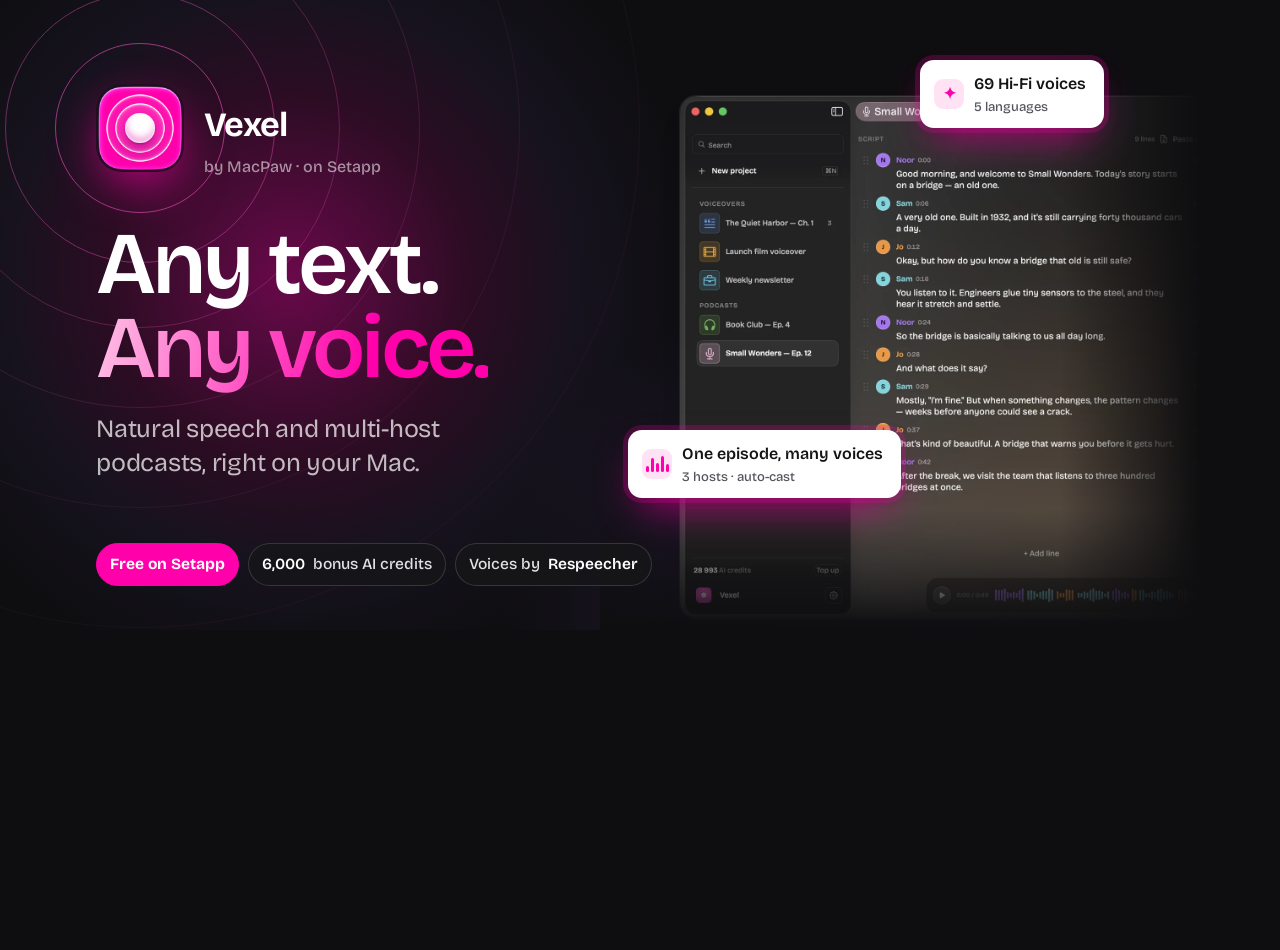
==== commit 25144ab9: "style: OG image with straight screenshot and readable tags Co-Authored-By: Claude Opus 5.5 <noreply@" ====
--- a/og-source.html
+++ b/og-source.html
@@ -18,12 +18,15 @@
   .sub { margin-top: 22px; font-size: 25px; line-height: 1.35; color: rgba(255,255,255,.72); letter-spacing: -.01em; }
   .meta { position: absolute; left: 96px; bottom: 44px; display: flex; gap: 12px; align-items: center; font-size: 17px; color: rgba(255,255,255,.66); }
   .meta b { color: #fff; font-weight: 600; }
+  .meta .chip { color: rgba(255,255,255,.88); font-size: 15.5px; min-height: 0; padding: 8px 13px; background: rgba(22,22,25,.92); }
+  .meta { gap: 9px !important; }
+  .meta .chip--pink { background: #FF00AA; border-color: #FF00AA; color: #fff; }
   .chip { padding: 8px 14px; border-radius: 999px; border: 1px solid rgba(255,255,255,.14); background: rgba(255,255,255,.04); }
   .chip--pink { background: #FF00AA; border-color: #FF00AA; color: #fff; font-weight: 700; }
   .wordmark { position: absolute; left: 204px; top: 98px; font-size: 34px; font-weight: 700; letter-spacing: -.02em; }
   .wordmark small { display: block; font-size: 16px; font-weight: 500; color: rgba(255,255,255,.55); letter-spacing: 0; margin-top: 2px; }
   /* tilted app window on the right */
-  .shot { position: absolute; left: 640px; top: 70px; width: 760px; transform: perspective(1600px) rotateY(-14deg) rotateX(4deg) rotate(-1deg); transform-origin: left center; }
+  .shot { position: absolute; left: 680px; top: 96px; width: 760px; }
   .shot img { width: 100%; border-radius: 16px; display: block; box-shadow: 0 40px 90px -20px rgba(0,0,0,.8), 0 0 0 1px rgba(255,255,255,.1); }
   .frame { position: absolute; inset: -9px; border-radius: 22px; padding: 1px; background: linear-gradient(180deg, rgba(255,120,210,.95), rgba(255,0,170,.3) 20%, rgba(255,255,255,.06) 60%, transparent);
     -webkit-mask: linear-gradient(#000 0 0) content-box, linear-gradient(#000 0 0); -webkit-mask-composite: xor; mask-composite: exclude; }
@@ -43,8 +46,8 @@
   </div>
   <div class="shot"><div class="frame"></div><img src="assets/shots/hero-podcast-1800.webp" alt=""></div>
   <div class="fade"></div><div class="fadeb"></div>
-  <span class="pill" style="left:742px; top:438px"><span class="dot"><span class="eq"><i style="height:40%"></i><i style="height:90%"></i><i style="height:60%"></i><i style="height:100%"></i><i style="height:50%"></i></span></span><span>One episode, many voices<small>3 hosts · auto-cast</small></span></span>
-  <span class="pill" style="left:930px; top:150px"><span class="dot">✦</span><span>69 Hi-Fi voices<small>5 languages</small></span></span>
+  <span class="pill" style="left:628px; top:430px"><span class="dot"><span class="eq"><i style="height:40%"></i><i style="height:90%"></i><i style="height:60%"></i><i style="height:100%"></i><i style="height:50%"></i></span></span><span>One episode, many voices<small>3 hosts · auto-cast</small></span></span>
+  <span class="pill" style="left:920px; top:60px"><span class="dot">✦</span><span>69 Hi-Fi voices<small>5 languages</small></span></span>
   <img class="icon" src="assets/img/app-icon-256.png" alt="">
   <div class="wordmark">Vexel<small>by MacPaw · on Setapp</small></div>
   <div class="copy">
